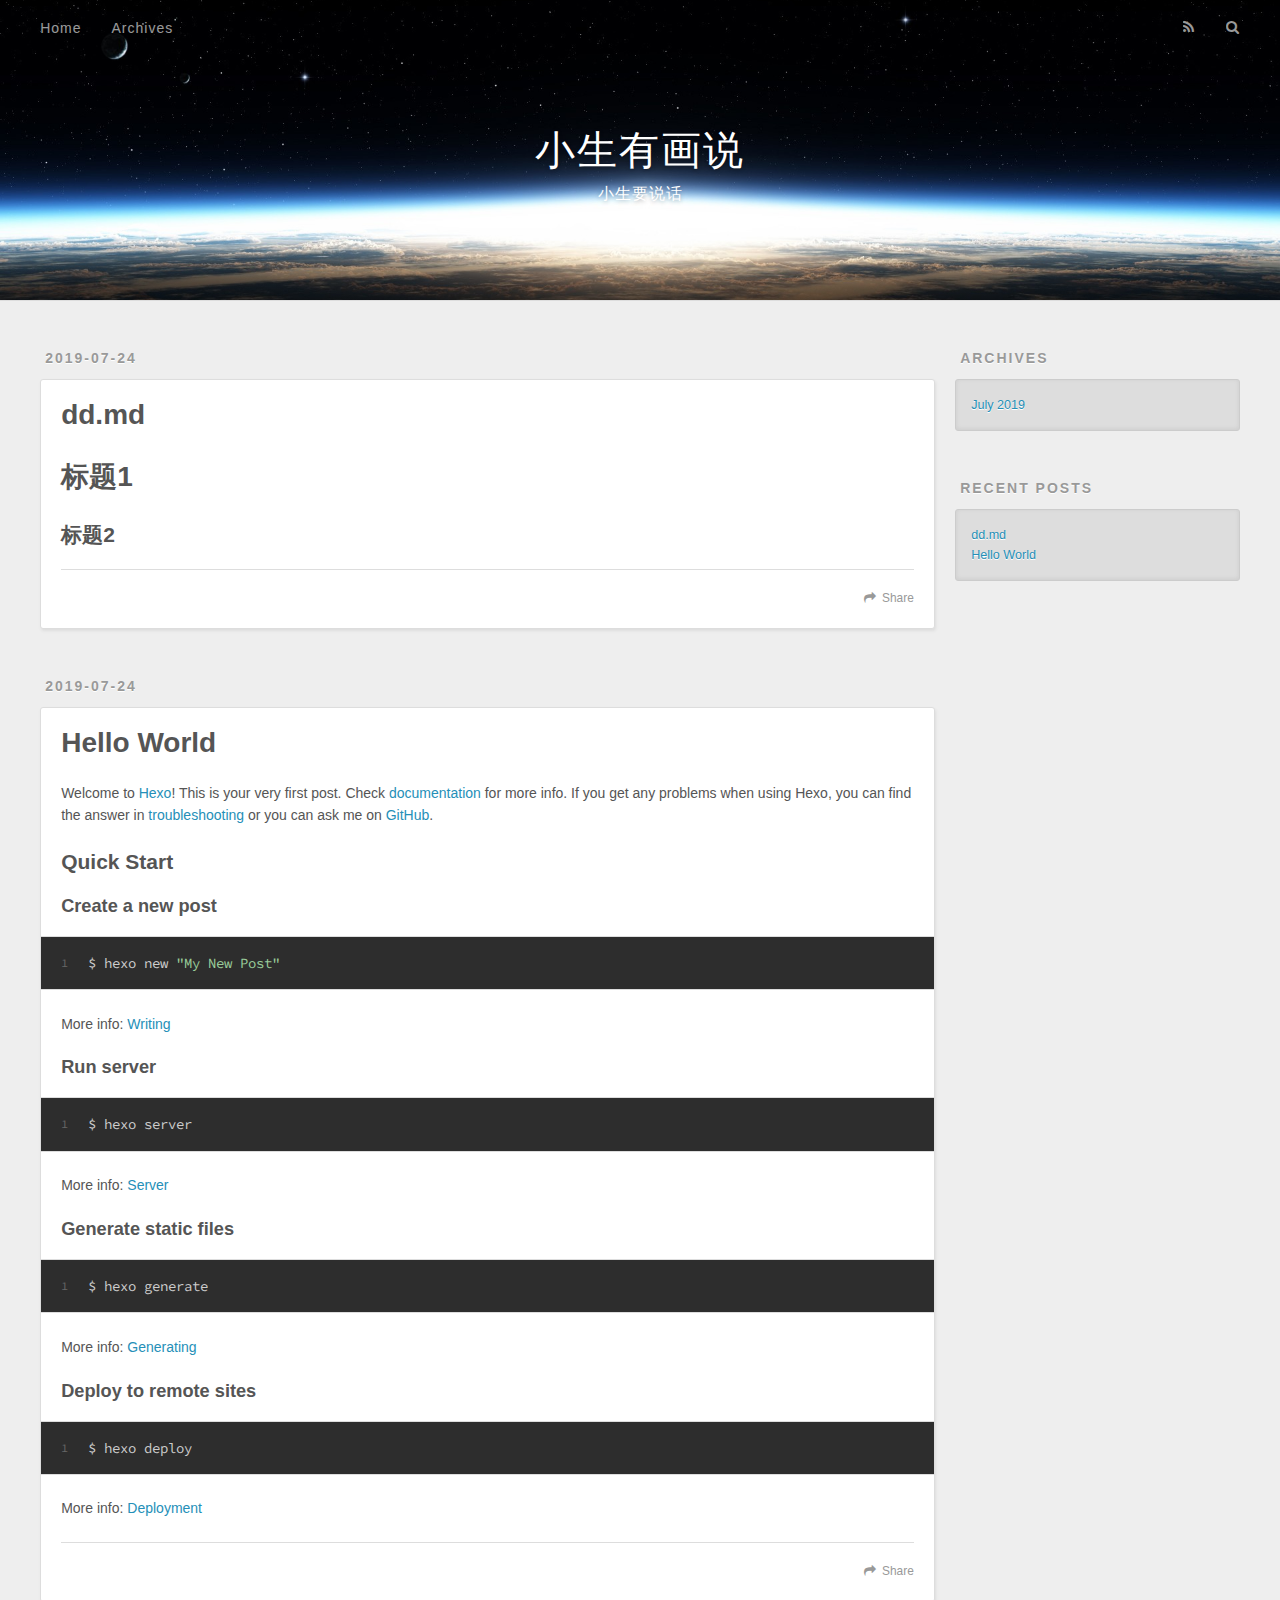
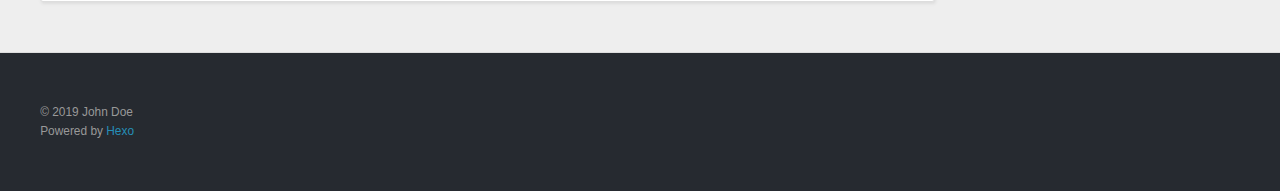
==== index.html @ 6128362f "Site updated: 2019-07-24 22:59:15" ====
<!DOCTYPE html>
<html>
<head><meta name="generator" content="Hexo 3.9.0">
  <meta charset="utf-8">
  

  
  <title>小生有画说</title>
  <meta name="viewport" content="width=device-width, initial-scale=1, maximum-scale=1">
  <meta name="keywords" content="笑声 dd">
<meta property="og:type" content="website">
<meta property="og:title" content="小生有画说">
<meta property="og:url" content="http://yoursite.com/index.html">
<meta property="og:site_name" content="小生有画说">
<meta property="og:locale" content="zh/CN">
<meta name="twitter:card" content="summary">
<meta name="twitter:title" content="小生有画说">
  
    <link rel="alternate" href="/atom.xml" title="小生有画说" type="application/atom+xml">
  
  
    <link rel="icon" href="/favicon.png">
  
  
    <link href="//fonts.googleapis.com/css?family=Source+Code+Pro" rel="stylesheet" type="text/css">
  
  <link rel="stylesheet" href="/css/style.css">
</head>
</html>
<body>
  <div id="container">
    <div id="wrap">
      <header id="header">
  <div id="banner"></div>
  <div id="header-outer" class="outer">
    <div id="header-title" class="inner">
      <h1 id="logo-wrap">
        <a href="/" id="logo">小生有画说</a>
      </h1>
      
        <h2 id="subtitle-wrap">
          <a href="/" id="subtitle">小生要说话</a>
        </h2>
      
    </div>
    <div id="header-inner" class="inner">
      <nav id="main-nav">
        <a id="main-nav-toggle" class="nav-icon"></a>
        
          <a class="main-nav-link" href="/">Home</a>
        
          <a class="main-nav-link" href="/archives">Archives</a>
        
      </nav>
      <nav id="sub-nav">
        
          <a id="nav-rss-link" class="nav-icon" href="/atom.xml" title="RSS Feed"></a>
        
        <a id="nav-search-btn" class="nav-icon" title="Search"></a>
      </nav>
      <div id="search-form-wrap">
        <form action="//google.com/search" method="get" accept-charset="UTF-8" class="search-form"><input type="search" name="q" class="search-form-input" placeholder="Search"><button type="submit" class="search-form-submit">&#xF002;</button><input type="hidden" name="sitesearch" value="http://yoursite.com"></form>
      </div>
    </div>
  </div>
</header>
      <div class="outer">
        <section id="main">
  
    <article id="post-dd-md" class="article article-type-post" itemscope itemprop="blogPost">
  <div class="article-meta">
    <a href="/2019/07/24/dd-md/" class="article-date">
  <time datetime="2019-07-24T14:43:10.000Z" itemprop="datePublished">2019-07-24</time>
</a>
    
  </div>
  <div class="article-inner">
    
    
      <header class="article-header">
        
  
    <h1 itemprop="name">
      <a class="article-title" href="/2019/07/24/dd-md/">dd.md</a>
    </h1>
  

      </header>
    
    <div class="article-entry" itemprop="articleBody">
      
        <h1 id="标题1"><a href="#标题1" class="headerlink" title="标题1"></a>标题1</h1><h2 id="标题2"><a href="#标题2" class="headerlink" title="标题2"></a>标题2</h2>
      
    </div>
    <footer class="article-footer">
      <a data-url="http://yoursite.com/2019/07/24/dd-md/" data-id="cjyhd5jq800001vzmztgaqhv4" class="article-share-link">Share</a>
      
      
    </footer>
  </div>
  
</article>


  
    <article id="post-hello-world" class="article article-type-post" itemscope itemprop="blogPost">
  <div class="article-meta">
    <a href="/2019/07/24/hello-world/" class="article-date">
  <time datetime="2019-07-24T11:15:47.778Z" itemprop="datePublished">2019-07-24</time>
</a>
    
  </div>
  <div class="article-inner">
    
    
      <header class="article-header">
        
  
    <h1 itemprop="name">
      <a class="article-title" href="/2019/07/24/hello-world/">Hello World</a>
    </h1>
  

      </header>
    
    <div class="article-entry" itemprop="articleBody">
      
        <p>Welcome to <a href="https://hexo.io/" target="_blank" rel="noopener">Hexo</a>! This is your very first post. Check <a href="https://hexo.io/docs/" target="_blank" rel="noopener">documentation</a> for more info. If you get any problems when using Hexo, you can find the answer in <a href="https://hexo.io/docs/troubleshooting.html" target="_blank" rel="noopener">troubleshooting</a> or you can ask me on <a href="https://github.com/hexojs/hexo/issues" target="_blank" rel="noopener">GitHub</a>.</p>
<h2 id="Quick-Start"><a href="#Quick-Start" class="headerlink" title="Quick Start"></a>Quick Start</h2><h3 id="Create-a-new-post"><a href="#Create-a-new-post" class="headerlink" title="Create a new post"></a>Create a new post</h3><figure class="highlight bash"><table><tr><td class="gutter"><pre><span class="line">1</span><br></pre></td><td class="code"><pre><span class="line">$ hexo new <span class="string">"My New Post"</span></span><br></pre></td></tr></table></figure>

<p>More info: <a href="https://hexo.io/docs/writing.html" target="_blank" rel="noopener">Writing</a></p>
<h3 id="Run-server"><a href="#Run-server" class="headerlink" title="Run server"></a>Run server</h3><figure class="highlight bash"><table><tr><td class="gutter"><pre><span class="line">1</span><br></pre></td><td class="code"><pre><span class="line">$ hexo server</span><br></pre></td></tr></table></figure>

<p>More info: <a href="https://hexo.io/docs/server.html" target="_blank" rel="noopener">Server</a></p>
<h3 id="Generate-static-files"><a href="#Generate-static-files" class="headerlink" title="Generate static files"></a>Generate static files</h3><figure class="highlight bash"><table><tr><td class="gutter"><pre><span class="line">1</span><br></pre></td><td class="code"><pre><span class="line">$ hexo generate</span><br></pre></td></tr></table></figure>

<p>More info: <a href="https://hexo.io/docs/generating.html" target="_blank" rel="noopener">Generating</a></p>
<h3 id="Deploy-to-remote-sites"><a href="#Deploy-to-remote-sites" class="headerlink" title="Deploy to remote sites"></a>Deploy to remote sites</h3><figure class="highlight bash"><table><tr><td class="gutter"><pre><span class="line">1</span><br></pre></td><td class="code"><pre><span class="line">$ hexo deploy</span><br></pre></td></tr></table></figure>

<p>More info: <a href="https://hexo.io/docs/deployment.html" target="_blank" rel="noopener">Deployment</a></p>

      
    </div>
    <footer class="article-footer">
      <a data-url="http://yoursite.com/2019/07/24/hello-world/" data-id="cjyhd5jqc00011vzmfpy3zpp6" class="article-share-link">Share</a>
      
      
    </footer>
  </div>
  
</article>


  


</section>
        
          <aside id="sidebar">
  
    

  
    

  
    
  
    
  <div class="widget-wrap">
    <h3 class="widget-title">Archives</h3>
    <div class="widget">
      <ul class="archive-list"><li class="archive-list-item"><a class="archive-list-link" href="/archives/2019/07/">July 2019</a></li></ul>
    </div>
  </div>


  
    
  <div class="widget-wrap">
    <h3 class="widget-title">Recent Posts</h3>
    <div class="widget">
      <ul>
        
          <li>
            <a href="/2019/07/24/dd-md/">dd.md</a>
          </li>
        
          <li>
            <a href="/2019/07/24/hello-world/">Hello World</a>
          </li>
        
      </ul>
    </div>
  </div>

  
</aside>
        
      </div>
      <footer id="footer">
  
  <div class="outer">
    <div id="footer-info" class="inner">
      &copy; 2019 John Doe<br>
      Powered by <a href="http://hexo.io/" target="_blank">Hexo</a>
    </div>
  </div>
</footer>
    </div>
    <nav id="mobile-nav">
  
    <a href="/" class="mobile-nav-link">Home</a>
  
    <a href="/archives" class="mobile-nav-link">Archives</a>
  
</nav>
    

<script src="//ajax.googleapis.com/ajax/libs/jquery/2.0.3/jquery.min.js"></script>


  <link rel="stylesheet" href="/fancybox/jquery.fancybox.css">
  <script src="/fancybox/jquery.fancybox.pack.js"></script>


<script src="/js/script.js"></script>



  </div>
</body>
</html>
---- css/style.css ----
body {
  width: 100%;
}
body:before,
body:after {
  content: "";
  display: table;
}
body:after {
  clear: both;
}
html,
body,
div,
span,
applet,
object,
iframe,
h1,
h2,
h3,
h4,
h5,
h6,
p,
blockquote,
pre,
a,
abbr,
acronym,
address,
big,
cite,
code,
del,
dfn,
em,
img,
ins,
kbd,
q,
s,
samp,
small,
strike,
strong,
sub,
sup,
tt,
var,
dl,
dt,
dd,
ol,
ul,
li,
fieldset,
form,
label,
legend,
table,
caption,
tbody,
tfoot,
thead,
tr,
th,
td {
  margin: 0;
  padding: 0;
  border: 0;
  outline: 0;
  font-weight: inherit;
  font-style: inherit;
  font-family: inherit;
  font-size: 100%;
  vertical-align: baseline;
}
body {
  line-height: 1;
  color: #000;
  background: #fff;
}
ol,
ul {
  list-style: none;
}
table {
  border-collapse: separate;
  border-spacing: 0;
  vertical-align: middle;
}
caption,
th,
td {
  text-align: left;
  font-weight: normal;
  vertical-align: middle;
}
a img {
  border: none;
}
input,
button {
  margin: 0;
  padding: 0;
}
input::-moz-focus-inner,
button::-moz-focus-inner {
  border: 0;
  padding: 0;
}
@font-face {
  font-family: FontAwesome;
  font-style: normal;
  font-weight: normal;
  src: url("fonts/fontawesome-webfont.eot?v=#4.0.3");
  src: url("fonts/fontawesome-webfont.eot?#iefix&v=#4.0.3") format("embedded-opentype"), url("fonts/fontawesome-webfont.woff?v=#4.0.3") format("woff"), url("fonts/fontawesome-webfont.ttf?v=#4.0.3") format("truetype"), url("fonts/fontawesome-webfont.svg#fontawesomeregular?v=#4.0.3") format("svg");
}
html,
body,
#container {
  height: 100%;
}
body {
  background: #eee;
  font: 14px -apple-system, BlinkMacSystemFont, "Segoe UI", "Roboto", "Oxygen", "Ubuntu", "Cantarell", "Fira Sans", "Droid Sans", "Helvetica Neue", sans-serif;
  -webkit-text-size-adjust: 100%;
}
.outer {
  max-width: 1220px;
  margin: 0 auto;
  padding: 0 20px;
}
.outer:before,
.outer:after {
  content: "";
  display: table;
}
.outer:after {
  clear: both;
}
.inner {
  display: inline;
  float: left;
  width: 98.33333333333333%;
  margin: 0 0.833333333333333%;
}
.left,
.alignleft {
  float: left;
}
.right,
.alignright {
  float: right;
}
.clear {
  clear: both;
}
#container {
  position: relative;
}
.mobile-nav-on {
  overflow: hidden;
}
#wrap {
  height: 100%;
  width: 100%;
  position: absolute;
  top: 0;
  left: 0;
  -webkit-transition: 0.2s ease-out;
  -moz-transition: 0.2s ease-out;
  -ms-transition: 0.2s ease-out;
  transition: 0.2s ease-out;
  z-index: 1;
  background: #eee;
}
.mobile-nav-on #wrap {
  left: 280px;
}
@media screen and (min-width: 768px) {
  #main {
    display: inline;
    float: left;
    width: 73.33333333333333%;
    margin: 0 0.833333333333333%;
  }
}
.article-date,
.article-category-link,
.archive-year,
.widget-title {
  text-decoration: none;
  text-transform: uppercase;
  letter-spacing: 2px;
  color: #999;
  margin-bottom: 1em;
  margin-left: 5px;
  line-height: 1em;
  text-shadow: 0 1px #fff;
  font-weight: bold;
}
.article-inner,
.archive-article-inner {
  background: #fff;
  -webkit-box-shadow: 1px 2px 3px #ddd;
  box-shadow: 1px 2px 3px #ddd;
  border: 1px solid #ddd;
  border-radius: 3px;
}
.article-entry h1,
.widget h1 {
  font-size: 2em;
}
.article-entry h2,
.widget h2 {
  font-size: 1.5em;
}
.article-entry h3,
.widget h3 {
  font-size: 1.3em;
}
.article-entry h4,
.widget h4 {
  font-size: 1.2em;
}
.article-entry h5,
.widget h5 {
  font-size: 1em;
}
.article-entry h6,
.widget h6 {
  font-size: 1em;
  color: #999;
}
.article-entry hr,
.widget hr {
  border: 1px dashed #ddd;
}
.article-entry strong,
.widget strong {
  font-weight: bold;
}
.article-entry em,
.widget em,
.article-entry cite,
.widget cite {
  font-style: italic;
}
.article-entry sup,
.widget sup,
.article-entry sub,
.widget sub {
  font-size: 0.75em;
  line-height: 0;
  position: relative;
  vertical-align: baseline;
}
.article-entry sup,
.widget sup {
  top: -0.5em;
}
.article-entry sub,
.widget sub {
  bottom: -0.2em;
}
.article-entry small,
.widget small {
  font-size: 0.85em;
}
.article-entry acronym,
.widget acronym,
.article-entry abbr,
.widget abbr {
  border-bottom: 1px dotted;
}
.article-entry ul,
.widget ul,
.article-entry ol,
.widget ol,
.article-entry dl,
.widget dl {
  margin: 0 20px;
  line-height: 1.6em;
}
.article-entry ul ul,
.widget ul ul,
.article-entry ol ul,
.widget ol ul,
.article-entry ul ol,
.widget ul ol,
.article-entry ol ol,
.widget ol ol {
  margin-top: 0;
  margin-bottom: 0;
}
.article-entry ul,
.widget ul {
  list-style: disc;
}
.article-entry ol,
.widget ol {
  list-style: decimal;
}
.article-entry dt,
.widget dt {
  font-weight: bold;
}
#header {
  height: 300px;
  position: relative;
  border-bottom: 1px solid #ddd;
}
#header:before,
#header:after {
  content: "";
  position: absolute;
  left: 0;
  right: 0;
  height: 40px;
}
#header:before {
  top: 0;
  background: -webkit-linear-gradient(rgba(0,0,0,0.2), transparent);
  background: -moz-linear-gradient(rgba(0,0,0,0.2), transparent);
  background: -ms-linear-gradient(rgba(0,0,0,0.2), transparent);
  background: linear-gradient(rgba(0,0,0,0.2), transparent);
}
#header:after {
  bottom: 0;
  background: -webkit-linear-gradient(transparent, rgba(0,0,0,0.2));
  background: -moz-linear-gradient(transparent, rgba(0,0,0,0.2));
  background: -ms-linear-gradient(transparent, rgba(0,0,0,0.2));
  background: linear-gradient(transparent, rgba(0,0,0,0.2));
}
#header-outer {
  height: 100%;
  position: relative;
}
#header-inner {
  position: relative;
  overflow: hidden;
}
#banner {
  position: absolute;
  top: 0;
  left: 0;
  width: 100%;
  height: 100%;
  background: url("images/banner.jpg") center #000;
  -webkit-background-size: cover;
  -moz-background-size: cover;
  background-size: cover;
  z-index: -1;
}
#header-title {
  text-align: center;
  height: 40px;
  position: absolute;
  top: 50%;
  left: 0;
  margin-top: -20px;
}
#logo,
#subtitle {
  text-decoration: none;
  color: #fff;
  font-weight: 300;
  text-shadow: 0 1px 4px rgba(0,0,0,0.3);
}
#logo {
  font-size: 40px;
  line-height: 40px;
  letter-spacing: 2px;
}
#subtitle {
  font-size: 16px;
  line-height: 16px;
  letter-spacing: 1px;
}
#subtitle-wrap {
  margin-top: 16px;
}
#main-nav {
  float: left;
  margin-left: -15px;
}
.nav-icon,
.main-nav-link {
  float: left;
  color: #fff;
  opacity: 0.6;
  text-decoration: none;
  text-shadow: 0 1px rgba(0,0,0,0.2);
  -webkit-transition: opacity 0.2s;
  -moz-transition: opacity 0.2s;
  -ms-transition: opacity 0.2s;
  transition: opacity 0.2s;
  display: block;
  padding: 20px 15px;
}
.nav-icon:hover,
.main-nav-link:hover {
  opacity: 1;
}
.nav-icon {
  font-family: FontAwesome;
  text-align: center;
  font-size: 14px;
  width: 14px;
  height: 14px;
  padding: 20px 15px;
  position: relative;
  cursor: pointer;
}
.main-nav-link {
  font-weight: 300;
  letter-spacing: 1px;
}
@media screen and (max-width: 479px) {
  .main-nav-link {
    display: none;
  }
}
#main-nav-toggle {
  display: none;
}
#main-nav-toggle:before {
  content: "\f0c9";
}
@media screen and (max-width: 479px) {
  #main-nav-toggle {
    display: block;
  }
}
#sub-nav {
  float: right;
  margin-right: -15px;
}
#nav-rss-link:before {
  content: "\f09e";
}
#nav-search-btn:before {
  content: "\f002";
}
#search-form-wrap {
  position: absolute;
  top: 15px;
  width: 150px;
  height: 30px;
  right: -150px;
  opacity: 0;
  -webkit-transition: 0.2s ease-out;
  -moz-transition: 0.2s ease-out;
  -ms-transition: 0.2s ease-out;
  transition: 0.2s ease-out;
}
#search-form-wrap.on {
  opacity: 1;
  right: 0;
}
@media screen and (max-width: 479px) {
  #search-form-wrap {
    width: 100%;
    right: -100%;
  }
}
.search-form {
  position: absolute;
  top: 0;
  left: 0;
  right: 0;
  background: #fff;
  padding: 5px 15px;
  border-radius: 15px;
  -webkit-box-shadow: 0 0 10px rgba(0,0,0,0.3);
  box-shadow: 0 0 10px rgba(0,0,0,0.3);
}
.search-form-input {
  border: none;
  background: none;
  color: #555;
  width: 100%;
  font: 13px -apple-system, BlinkMacSystemFont, "Segoe UI", "Roboto", "Oxygen", "Ubuntu", "Cantarell", "Fira Sans", "Droid Sans", "Helvetica Neue", sans-serif;
  outline: none;
}
.search-form-input::-webkit-search-results-decoration,
.search-form-input::-webkit-search-cancel-button {
  -webkit-appearance: none;
}
.search-form-submit {
  position: absolute;
  top: 50%;
  right: 10px;
  margin-top: -7px;
  font: 13px FontAwesome;
  border: none;
  background: none;
  color: #bbb;
  cursor: pointer;
}
.search-form-submit:hover,
.search-form-submit:focus {
  color: #777;
}
.article {
  margin: 50px 0;
}
.article-inner {
  overflow: hidden;
}
.article-meta:before,
.article-meta:after {
  content: "";
  display: table;
}
.article-meta:after {
  clear: both;
}
.article-date {
  float: left;
}
.article-category {
  float: left;
  line-height: 1em;
  color: #ccc;
  text-shadow: 0 1px #fff;
  margin-left: 8px;
}
.article-category:before {
  content: "\2022";
}
.article-category-link {
  margin: 0 12px 1em;
}
.article-header {
  padding: 20px 20px 0;
}
.article-title {
  text-decoration: none;
  font-size: 2em;
  font-weight: bold;
  color: #555;
  line-height: 1.1em;
  -webkit-transition: color 0.2s;
  -moz-transition: color 0.2s;
  -ms-transition: color 0.2s;
  transition: color 0.2s;
}
a.article-title:hover {
  color: #258fb8;
}
.article-entry {
  color: #555;
  padding: 0 20px;
}
.article-entry:before,
.article-entry:after {
  content: "";
  display: table;
}
.article-entry:after {
  clear: both;
}
.article-entry p,
.article-entry table {
  line-height: 1.6em;
  margin: 1.6em 0;
}
.article-entry h1,
.article-entry h2,
.article-entry h3,
.article-entry h4,
.article-entry h5,
.article-entry h6 {
  font-weight: bold;
}
.article-entry h1,
.article-entry h2,
.article-entry h3,
.article-entry h4,
.article-entry h5,
.article-entry h6 {
  line-height: 1.1em;
  margin: 1.1em 0;
}
.article-entry a {
  color: #258fb8;
  text-decoration: none;
}
.article-entry a:hover {
  text-decoration: underline;
}
.article-entry ul,
.article-entry ol,
.article-entry dl {
  margin-top: 1.6em;
  margin-bottom: 1.6em;
}
.article-entry img,
.article-entry video {
  max-width: 100%;
  height: auto;
  display: block;
  margin: auto;
}
.article-entry iframe {
  border: none;
}
.article-entry table {
  width: 100%;
  border-collapse: collapse;
  border-spacing: 0;
}
.article-entry th {
  font-weight: bold;
  border-bottom: 3px solid #ddd;
  padding-bottom: 0.5em;
}
.article-entry td {
  border-bottom: 1px solid #ddd;
  padding: 10px 0;
}
.article-entry blockquote {
  font-family: Georgia, "Times New Roman", serif;
  font-size: 1.4em;
  margin: 1.6em 20px;
  text-align: center;
}
.article-entry blockquote footer {
  font-size: 14px;
  margin: 1.6em 0;
  font-family: -apple-system, BlinkMacSystemFont, "Segoe UI", "Roboto", "Oxygen", "Ubuntu", "Cantarell", "Fira Sans", "Droid Sans", "Helvetica Neue", sans-serif;
}
.article-entry blockquote footer cite:before {
  content: "—";
  padding: 0 0.5em;
}
.article-entry .pullquote {
  text-align: left;
  width: 45%;
  margin: 0;
}
.article-entry .pullquote.left {
  margin-left: 0.5em;
  margin-right: 1em;
}
.article-entry .pullquote.right {
  margin-right: 0.5em;
  margin-left: 1em;
}
.article-entry .caption {
  color: #999;
  display: block;
  font-size: 0.9em;
  margin-top: 0.5em;
  position: relative;
  text-align: center;
}
.article-entry .video-container {
  position: relative;
  padding-top: 56.25%;
  height: 0;
  overflow: hidden;
}
.article-entry .video-container iframe,
.article-entry .video-container object,
.article-entry .video-container embed {
  position: absolute;
  top: 0;
  left: 0;
  width: 100%;
  height: 100%;
  margin-top: 0;
}
.article-more-link a {
  display: inline-block;
  line-height: 1em;
  padding: 6px 15px;
  border-radius: 15px;
  background: #eee;
  color: #999;
  text-shadow: 0 1px #fff;
  text-decoration: none;
}
.article-more-link a:hover {
  background: #258fb8;
  color: #fff;
  text-decoration: none;
  text-shadow: 0 1px #1e7293;
}
.article-footer {
  font-size: 0.85em;
  line-height: 1.6em;
  border-top: 1px solid #ddd;
  padding-top: 1.6em;
  margin: 0 20px 20px;
}
.article-footer:before,
.article-footer:after {
  content: "";
  display: table;
}
.article-footer:after {
  clear: both;
}
.article-footer a {
  color: #999;
  text-decoration: none;
}
.article-footer a:hover {
  color: #555;
}
.article-tag-list-item {
  float: left;
  margin-right: 10px;
}
.article-tag-list-link:before {
  content: "#";
}
.article-comment-link {
  float: right;
}
.article-comment-link:before {
  content: "\f075";
  font-family: FontAwesome;
  padding-right: 8px;
}
.article-share-link {
  cursor: pointer;
  float: right;
  margin-left: 20px;
}
.article-share-link:before {
  content: "\f064";
  font-family: FontAwesome;
  padding-right: 6px;
}
#article-nav {
  position: relative;
}
#article-nav:before,
#article-nav:after {
  content: "";
  display: table;
}
#article-nav:after {
  clear: both;
}
@media screen and (min-width: 768px) {
  #article-nav {
    margin: 50px 0;
  }
  #article-nav:before {
    width: 8px;
    height: 8px;
    position: absolute;
    top: 50%;
    left: 50%;
    margin-top: -4px;
    margin-left: -4px;
    content: "";
    border-radius: 50%;
    background: #ddd;
    -webkit-box-shadow: 0 1px 2px #fff;
    box-shadow: 0 1px 2px #fff;
  }
}
.article-nav-link-wrap {
  text-decoration: none;
  text-shadow: 0 1px #fff;
  color: #999;
  -webkit-box-sizing: border-box;
  -moz-box-sizing: border-box;
  box-sizing: border-box;
  margin-top: 50px;
  text-align: center;
  display: block;
}
.article-nav-link-wrap:hover {
  color: #555;
}
@media screen and (min-width: 768px) {
  .article-nav-link-wrap {
    width: 50%;
    margin-top: 0;
  }
}
@media screen and (min-width: 768px) {
  #article-nav-newer {
    float: left;
    text-align: right;
    padding-right: 20px;
  }
}
@media screen and (min-width: 768px) {
  #article-nav-older {
    float: right;
    text-align: left;
    padding-left: 20px;
  }
}
.article-nav-caption {
  text-transform: uppercase;
  letter-spacing: 2px;
  color: #ddd;
  line-height: 1em;
  font-weight: bold;
}
#article-nav-newer .article-nav-caption {
  margin-right: -2px;
}
.article-nav-title {
  font-size: 0.85em;
  line-height: 1.6em;
  margin-top: 0.5em;
}
.article-share-box {
  position: absolute;
  display: none;
  background: #fff;
  -webkit-box-shadow: 1px 2px 10px rgba(0,0,0,0.2);
  box-shadow: 1px 2px 10px rgba(0,0,0,0.2);
  border-radius: 3px;
  margin-left: -145px;
  overflow: hidden;
  z-index: 1;
}
.article-share-box.on {
  display: block;
}
.article-share-input {
  width: 100%;
  background: none;
  -webkit-box-sizing: border-box;
  -moz-box-sizing: border-box;
  box-sizing: border-box;
  font: 14px -apple-system, BlinkMacSystemFont, "Segoe UI", "Roboto", "Oxygen", "Ubuntu", "Cantarell", "Fira Sans", "Droid Sans", "Helvetica Neue", sans-serif;
  padding: 0 15px;
  color: #555;
  outline: none;
  border: 1px solid #ddd;
  border-radius: 3px 3px 0 0;
  height: 36px;
  line-height: 36px;
}
.article-share-links {
  background: #eee;
}
.article-share-links:before,
.article-share-links:after {
  content: "";
  display: table;
}
.article-share-links:after {
  clear: both;
}
.article-share-twitter,
.article-share-facebook,
.article-share-pinterest,
.article-share-google {
  width: 50px;
  height: 36px;
  display: block;
  float: left;
  position: relative;
  color: #999;
  text-shadow: 0 1px #fff;
}
.article-share-twitter:before,
.article-share-facebook:before,
.article-share-pinterest:before,
.article-share-google:before {
  font-size: 20px;
  font-family: FontAwesome;
  width: 20px;
  height: 20px;
  position: absolute;
  top: 50%;
  left: 50%;
  margin-top: -10px;
  margin-left: -10px;
  text-align: center;
}
.article-share-twitter:hover,
.article-share-facebook:hover,
.article-share-pinterest:hover,
.article-share-google:hover {
  color: #fff;
}
.article-share-twitter:before {
  content: "\f099";
}
.article-share-twitter:hover {
  background: #00aced;
  text-shadow: 0 1px #008abe;
}
.article-share-facebook:before {
  content: "\f09a";
}
.article-share-facebook:hover {
  background: #3b5998;
  text-shadow: 0 1px #2f477a;
}
.article-share-pinterest:before {
  content: "\f0d2";
}
.article-share-pinterest:hover {
  background: #cb2027;
  text-shadow: 0 1px #a21a1f;
}
.article-share-google:before {
  content: "\f0d5";
}
.article-share-google:hover {
  background: #dd4b39;
  text-shadow: 0 1px #be3221;
}
.article-gallery {
  background: #000;
  position: relative;
}
.article-gallery-photos {
  position: relative;
  overflow: hidden;
}
.article-gallery-img {
  display: none;
  max-width: 100%;
}
.article-gallery-img:first-child {
  display: block;
}
.article-gallery-img.loaded {
  position: absolute;
  display: block;
}
.article-gallery-img img {
  display: block;
  max-width: 100%;
  margin: 0 auto;
}
#comments {
  background: #fff;
  -webkit-box-shadow: 1px 2px 3px #ddd;
  box-shadow: 1px 2px 3px #ddd;
  padding: 20px;
  border: 1px solid #ddd;
  border-radius: 3px;
  margin: 50px 0;
}
#comments a {
  color: #258fb8;
}
.archives-wrap {
  margin: 50px 0;
}
.archives:before,
.archives:after {
  content: "";
  display: table;
}
.archives:after {
  clear: both;
}
.archive-year-wrap {
  margin-bottom: 1em;
}
.archives {
  -webkit-column-gap: 10px;
  -moz-column-gap: 10px;
  column-gap: 10px;
}
@media screen and (min-width: 480px) and (max-width: 767px) {
  .archives {
    -webkit-column-count: 2;
    -moz-column-count: 2;
    column-count: 2;
  }
}
@media screen and (min-width: 768px) {
  .archives {
    -webkit-column-count: 3;
    -moz-column-count: 3;
    column-count: 3;
  }
}
.archive-article {
  -webkit-column-break-inside: avoid;
  page-break-inside: avoid;
  overflow: hidden;
  break-inside: avoid-column;
}
.archive-article-inner {
  padding: 10px;
  margin-bottom: 15px;
}
.archive-article-title {
  text-decoration: none;
  font-weight: bold;
  color: #555;
  -webkit-transition: color 0.2s;
  -moz-transition: color 0.2s;
  -ms-transition: color 0.2s;
  transition: color 0.2s;
  line-height: 1.6em;
}
.archive-article-title:hover {
  color: #258fb8;
}
.archive-article-footer {
  margin-top: 1em;
}
.archive-article-date {
  color: #999;
  text-decoration: none;
  font-size: 0.85em;
  line-height: 1em;
  margin-bottom: 0.5em;
  display: block;
}
#page-nav {
  margin: 50px auto;
  background: #fff;
  -webkit-box-shadow: 1px 2px 3px #ddd;
  box-shadow: 1px 2px 3px #ddd;
  border: 1px solid #ddd;
  border-radius: 3px;
  text-align: center;
  color: #999;
  overflow: hidden;
}
#page-nav:before,
#page-nav:after {
  content: "";
  display: table;
}
#page-nav:after {
  clear: both;
}
#page-nav a,
#page-nav span {
  padding: 10px 20px;
  line-height: 1;
  height: 2ex;
}
#page-nav a {
  color: #999;
  text-decoration: none;
}
#page-nav a:hover {
  background: #999;
  color: #fff;
}
#page-nav .prev {
  float: left;
}
#page-nav .next {
  float: right;
}
#page-nav .page-number {
  display: inline-block;
}
@media screen and (max-width: 479px) {
  #page-nav .page-number {
    display: none;
  }
}
#page-nav .current {
  color: #555;
  font-weight: bold;
}
#page-nav .space {
  color: #ddd;
}
#footer {
  background: #262a30;
  padding: 50px 0;
  border-top: 1px solid #ddd;
  color: #999;
}
#footer a {
  color: #258fb8;
  text-decoration: none;
}
#footer a:hover {
  text-decoration: underline;
}
#footer-info {
  line-height: 1.6em;
  font-size: 0.85em;
}
.article-entry pre,
.article-entry .highlight {
  background: #2d2d2d;
  margin: 0 -20px;
  padding: 15px 20px;
  border-style: solid;
  border-color: #ddd;
  border-width: 1px 0;
  overflow: auto;
  color: #ccc;
  line-height: 22.400000000000002px;
}
.article-entry .highlight .gutter pre,
.article-entry .gist .gist-file .gist-data .line-numbers {
  color: #666;
  font-size: 0.85em;
}
.article-entry pre,
.article-entry code {
  font-family: "Source Code Pro", Consolas, Monaco, Menlo, Consolas, monospace;
}
.article-entry code {
  background: #eee;
  text-shadow: 0 1px #fff;
  padding: 0 0.3em;
}
.article-entry pre code {
  background: none;
  text-shadow: none;
  padding: 0;
}
.article-entry .highlight pre {
  border: none;
  margin: 0;
  padding: 0;
}
.article-entry .highlight table {
  margin: 0;
  width: auto;
}
.article-entry .highlight td {
  border: none;
  padding: 0;
}
.article-entry .highlight figcaption {
  font-size: 0.85em;
  color: #999;
  line-height: 1em;
  margin-bottom: 1em;
}
.article-entry .highlight figcaption:before,
.article-entry .highlight figcaption:after {
  content: "";
  display: table;
}
.article-entry .highlight figcaption:after {
  clear: both;
}
.article-entry .highlight figcaption a {
  float: right;
}
.article-entry .highlight .gutter pre {
  text-align: right;
  padding-right: 20px;
}
.article-entry .highlight .line {
  height: 22.400000000000002px;
}
.article-entry .highlight .line.marked {
  background: #515151;
}
.article-entry .gist {
  margin: 0 -20px;
  border-style: solid;
  border-color: #ddd;
  border-width: 1px 0;
  background: #2d2d2d;
  padding: 15px 20px 15px 0;
}
.article-entry .gist .gist-file {
  border: none;
  font-family: "Source Code Pro", Consolas, Monaco, Menlo, Consolas, monospace;
  margin: 0;
}
.article-entry .gist .gist-file .gist-data {
  background: none;
  border: none;
}
.article-entry .gist .gist-file .gist-data .line-numbers {
  background: none;
  border: none;
  padding: 0 20px 0 0;
}
.article-entry .gist .gist-file .gist-data .line-data {
  padding: 0 !important;
}
.article-entry .gist .gist-file .highlight {
  margin: 0;
  padding: 0;
  border: none;
}
.article-entry .gist .gist-file .gist-meta {
  background: #2d2d2d;
  color: #999;
  font: 0.85em -apple-system, BlinkMacSystemFont, "Segoe UI", "Roboto", "Oxygen", "Ubuntu", "Cantarell", "Fira Sans", "Droid Sans", "Helvetica Neue", sans-serif;
  text-shadow: 0 0;
  padding: 0;
  margin-top: 1em;
  margin-left: 20px;
}
.article-entry .gist .gist-file .gist-meta a {
  color: #258fb8;
  font-weight: normal;
}
.article-entry .gist .gist-file .gist-meta a:hover {
  text-decoration: underline;
}
pre .comment,
pre .title {
  color: #999;
}
pre .variable,
pre .attribute,
pre .tag,
pre .regexp,
pre .ruby .constant,
pre .xml .tag .title,
pre .xml .pi,
pre .xml .doctype,
pre .html .doctype,
pre .css .id,
pre .css .class,
pre .css .pseudo {
  color: #f2777a;
}
pre .number,
pre .preprocessor,
pre .built_in,
pre .literal,
pre .params,
pre .constant {
  color: #f99157;
}
pre .class,
pre .ruby .class .title,
pre .css .rules .attribute {
  color: #9c9;
}
pre .string,
pre .value,
pre .inheritance,
pre .header,
pre .ruby .symbol,
pre .xml .cdata {
  color: #9c9;
}
pre .css .hexcolor {
  color: #6cc;
}
pre .function,
pre .python .decorator,
pre .python .title,
pre .ruby .function .title,
pre .ruby .title .keyword,
pre .perl .sub,
pre .javascript .title,
pre .coffeescript .title {
  color: #69c;
}
pre .keyword,
pre .javascript .function {
  color: #c9c;
}
@media screen and (max-width: 479px) {
  #mobile-nav {
    position: absolute;
    top: 0;
    left: 0;
    width: 280px;
    height: 100%;
    background: #191919;
    border-right: 1px solid #fff;
  }
}
@media screen and (max-width: 479px) {
  .mobile-nav-link {
    display: block;
    color: #999;
    text-decoration: none;
    padding: 15px 20px;
    font-weight: bold;
  }
  .mobile-nav-link:hover {
    color: #fff;
  }
}
@media screen and (min-width: 768px) {
  #sidebar {
    display: inline;
    float: left;
    width: 23.333333333333332%;
    margin: 0 0.833333333333333%;
  }
}
.widget-wrap {
  margin: 50px 0;
}
.widget {
  color: #777;
  text-shadow: 0 1px #fff;
  background: #ddd;
  -webkit-box-shadow: 0 -1px 4px #ccc inset;
  box-shadow: 0 -1px 4px #ccc inset;
  border: 1px solid #ccc;
  padding: 15px;
  border-radius: 3px;
}
.widget a {
  color: #258fb8;
  text-decoration: none;
}
.widget a:hover {
  text-decoration: underline;
}
.widget ul ul,
.widget ol ul,
.widget dl ul,
.widget ul ol,
.widget ol ol,
.widget dl ol,
.widget ul dl,
.widget ol dl,
.widget dl dl {
  margin-left: 15px;
  list-style: disc;
}
.widget {
  line-height: 1.6em;
  word-wrap: break-word;
  font-size: 0.9em;
}
.widget ul,
.widget ol {
  list-style: none;
  margin: 0;
}
.widget ul ul,
.widget ol ul,
.widget ul ol,
.widget ol ol {
  margin: 0 20px;
}
.widget ul ul,
.widget ol ul {
  list-style: disc;
}
.widget ul ol,
.widget ol ol {
  list-style: decimal;
}
.category-list-count,
.tag-list-count,
.archive-list-count {
  padding-left: 5px;
  color: #999;
  font-size: 0.85em;
}
.category-list-count:before,
.tag-list-count:before,
.archive-list-count:before {
  content: "(";
}
.category-list-count:after,
.tag-list-count:after,
.archive-list-count:after {
  content: ")";
}
.tagcloud a {
  margin-right: 5px;
  display: inline-block;
}
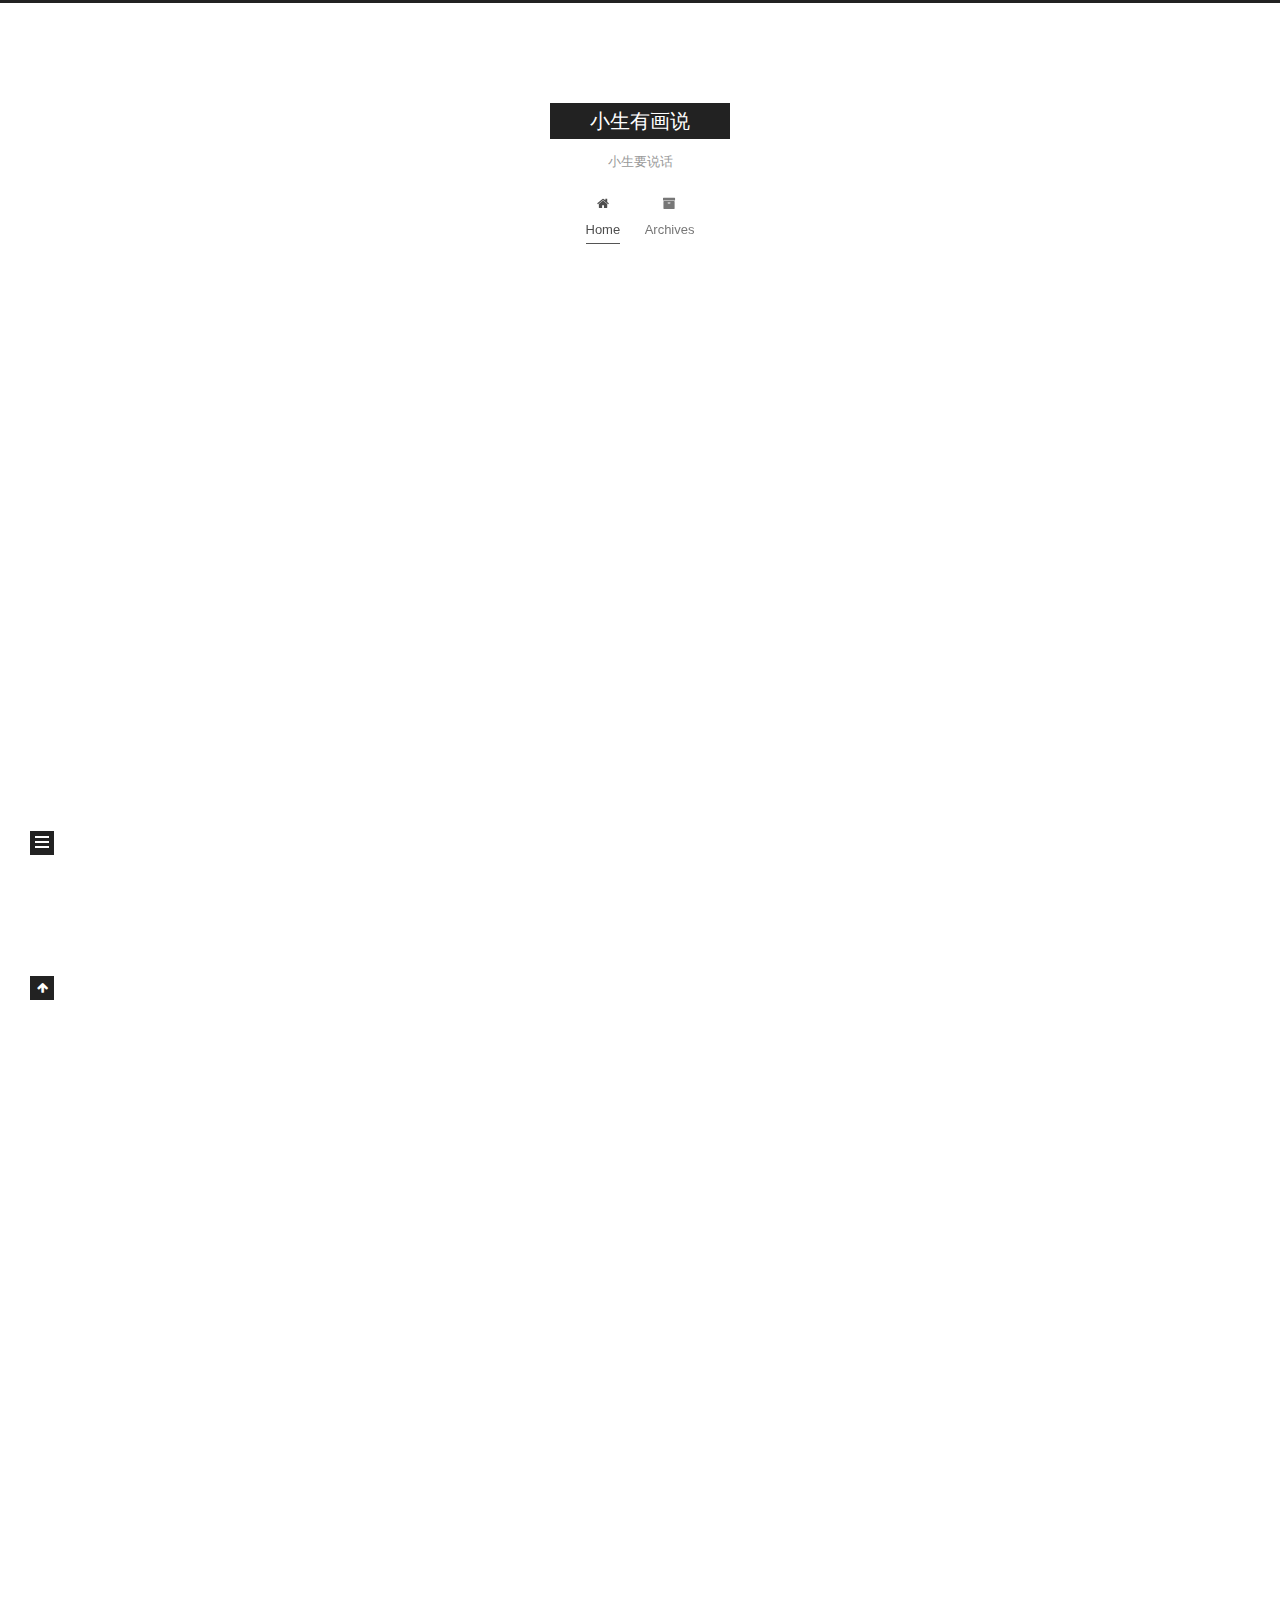
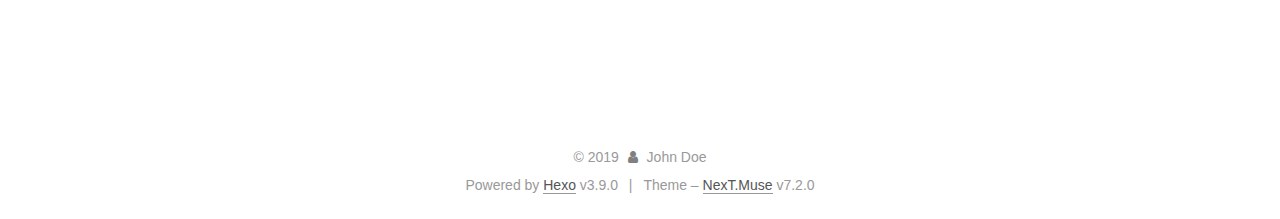
==== commit 0f7eadee: "Site updated: 2019-07-24 23:17:53" ====
--- a/index.html
+++ b/index.html
@@ -1,12 +1,99 @@
 <!DOCTYPE html>
-<html>
+
+
+
+
+
+
+
+
+
+
+
+
+  
+
+
+<html class="theme-next muse use-motion" lang="zh/CN">
 <head><meta name="generator" content="Hexo 3.9.0">
-  <meta charset="utf-8">
-  
-
-  
-  <title>小生有画说</title>
-  <meta name="viewport" content="width=device-width, initial-scale=1, maximum-scale=1">
+  <meta charset="UTF-8">
+<meta http-equiv="X-UA-Compatible" content="IE=edge">
+<meta name="viewport" content="width=device-width, initial-scale=1, maximum-scale=2">
+<meta name="theme-color" content="#222">
+
+
+
+
+
+
+
+
+
+
+
+
+  <link rel="apple-touch-icon" sizes="180x180" href="/images/apple-touch-icon-next.png?v=7.2.0">
+
+
+  <link rel="icon" type="image/png" sizes="32x32" href="/images/favicon-32x32-next.png?v=7.2.0">
+
+
+  <link rel="icon" type="image/png" sizes="16x16" href="/images/favicon-16x16-next.png?v=7.2.0">
+
+
+  <link rel="mask-icon" href="/images/logo.svg?v=7.2.0" color="#222">
+
+
+
+
+
+
+<link rel="stylesheet" href="/css/main.css?v=7.2.0">
+
+
+
+
+
+
+<link rel="stylesheet" href="/lib/font-awesome/css/font-awesome.min.css?v=4.7.0">
+
+
+
+
+
+
+
+
+<script id="hexo.configurations">
+  var NexT = window.NexT || {};
+  var CONFIG = {
+    root: '/',
+    scheme: 'Muse',
+    version: '7.2.0',
+    sidebar: {"position":"left","display":"post","offset":12,"onmobile":false},
+    back2top: {"enable":true,"sidebar":false,"scrollpercent":false},
+    copycode: {"enable":false,"show_result":false,"style":null},
+    fancybox: false,
+    mediumzoom: false,
+    lazyload: false,
+    pangu: false,
+    tabs: true,
+    motion: {"enable":true,"async":false,"transition":{"post_block":"fadeIn","post_header":"slideDownIn","post_body":"slideDownIn","coll_header":"slideLeftIn","sidebar":"slideUpIn"}},
+    algolia: {
+      applicationID: '',
+      apiKey: '',
+      indexName: '',
+      hits: {"per_page":10},
+      labels: {"input_placeholder":"Search for Posts","hits_empty":"We didn't find any results for the search: ${query}","hits_stats":"${hits} results found in ${time} ms"}
+    },
+    translation: {
+      copy_button: 'Copy',
+      copy_success: 'Copied',
+      copy_failure: 'Copy failed'
+    }
+  };
+</script>
+
   <meta name="keywords" content="笑声 dd">
 <meta property="og:type" content="website">
 <meta property="og:title" content="小生有画说">
@@ -15,219 +102,742 @@
 <meta property="og:locale" content="zh/CN">
 <meta name="twitter:card" content="summary">
 <meta name="twitter:title" content="小生有画说">
-  
-    <link rel="alternate" href="/atom.xml" title="小生有画说" type="application/atom+xml">
-  
-  
-    <link rel="icon" href="/favicon.png">
-  
-  
-    <link href="//fonts.googleapis.com/css?family=Source+Code+Pro" rel="stylesheet" type="text/css">
-  
-  <link rel="stylesheet" href="/css/style.css">
+
+
+
+
+
+  
+  
+  <link rel="canonical" href="http://yoursite.com/">
+
+
+
+<script id="page.configurations">
+  CONFIG.page = {
+    sidebar: "",
+  };
+</script>
+
+  
+  <title>小生有画说</title>
+  
+
+
+
+
+
+
+
+
+
+
+
+
+  <noscript>
+  <style>
+  .use-motion .motion-element,
+  .use-motion .brand,
+  .use-motion .menu-item,
+  .sidebar-inner,
+  .use-motion .post-block,
+  .use-motion .pagination,
+  .use-motion .comments,
+  .use-motion .post-header,
+  .use-motion .post-body,
+  .use-motion .collection-title { opacity: initial; }
+
+  .use-motion .logo,
+  .use-motion .site-title,
+  .use-motion .site-subtitle {
+    opacity: initial;
+    top: initial;
+  }
+
+  .use-motion .logo-line-before i { left: initial; }
+  .use-motion .logo-line-after i { right: initial; }
+  </style>
+</noscript>
+
 </head>
-</html>
-<body>
-  <div id="container">
-    <div id="wrap">
-      <header id="header">
-  <div id="banner"></div>
-  <div id="header-outer" class="outer">
-    <div id="header-title" class="inner">
-      <h1 id="logo-wrap">
-        <a href="/" id="logo">小生有画说</a>
-      </h1>
-      
-        <h2 id="subtitle-wrap">
-          <a href="/" id="subtitle">小生要说话</a>
-        </h2>
-      
+
+<body itemscope itemtype="http://schema.org/WebPage" lang="zh/CN">
+
+  
+  
+    
+  
+
+  <div class="container sidebar-position-left 
+  page-home">
+    <div class="headband"></div>
+
+    <header id="header" class="header" itemscope itemtype="http://schema.org/WPHeader">
+      <div class="header-inner"><div class="site-brand-wrapper">
+  <div class="site-meta">
+    
+
+    <div class="custom-logo-site-title">
+      <a href="/" class="brand" rel="start">
+        <span class="logo-line-before"><i></i></span>
+        <span class="site-title">小生有画说</span>
+        <span class="logo-line-after"><i></i></span>
+      </a>
     </div>
-    <div id="header-inner" class="inner">
-      <nav id="main-nav">
-        <a id="main-nav-toggle" class="nav-icon"></a>
-        
-          <a class="main-nav-link" href="/">Home</a>
-        
-          <a class="main-nav-link" href="/archives">Archives</a>
-        
-      </nav>
-      <nav id="sub-nav">
-        
-          <a id="nav-rss-link" class="nav-icon" href="/atom.xml" title="RSS Feed"></a>
-        
-        <a id="nav-search-btn" class="nav-icon" title="Search"></a>
-      </nav>
-      <div id="search-form-wrap">
-        <form action="//google.com/search" method="get" accept-charset="UTF-8" class="search-form"><input type="search" name="q" class="search-form-input" placeholder="Search"><button type="submit" class="search-form-submit">&#xF002;</button><input type="hidden" name="sitesearch" value="http://yoursite.com"></form>
-      </div>
+    
+      
+        <p class="site-subtitle">小生要说话</p>
+      
+    
+    
+  </div>
+
+  <div class="site-nav-toggle">
+    <button aria-label="Toggle navigation bar">
+      <span class="btn-bar"></span>
+      <span class="btn-bar"></span>
+      <span class="btn-bar"></span>
+    </button>
+  </div>
+</div>
+
+
+
+<nav class="site-nav">
+  
+    <ul id="menu" class="menu">
+      
+        
+        
+        
+          
+          <li class="menu-item menu-item-home menu-item-active">
+
+    
+    
+      
+    
+
+    
+
+    <a href="/" rel="section"><i class="menu-item-icon fa fa-fw fa-home"></i> <br>Home</a>
+
+  </li>
+        
+        
+        
+          
+          <li class="menu-item menu-item-archives">
+
+    
+    
+      
+    
+
+    
+
+    <a href="/archives/" rel="section"><i class="menu-item-icon fa fa-fw fa-archive"></i> <br>Archives</a>
+
+  </li>
+
+      
+      
+    </ul>
+  
+
+  
+    
+
+  
+
+  
+</nav>
+
+
+
+</div>
+    </header>
+
+    
+
+
+    <main id="main" class="main">
+      <div class="main-inner">
+        <div class="content-wrap">
+          
+          <div id="content" class="content">
+            
+  <section id="posts" class="posts-expand">
+    
+      
+
+  
+
+  
+  
+  
+
+  
+
+  <article class="post post-type-normal" itemscope itemtype="http://schema.org/Article">
+  
+  
+  
+  <div class="post-block">
+    <link itemprop="mainEntityOfPage" href="http://yoursite.com/2019/07/24/dd-md/">
+
+    <span hidden itemprop="author" itemscope itemtype="http://schema.org/Person">
+      <meta itemprop="name" content="John Doe">
+      <meta itemprop="description" content>
+      <meta itemprop="image" content="/images/avatar.gif">
+    </span>
+
+    <span hidden itemprop="publisher" itemscope itemtype="http://schema.org/Organization">
+      <meta itemprop="name" content="小生有画说">
+    </span>
+
+    
+      <header class="post-header">
+
+        
+        
+          <h1 class="post-title" itemprop="name headline">
+                
+                
+                <a href="/2019/07/24/dd-md/" class="post-title-link" itemprop="url">dd.md</a>
+              
+            
+          </h1>
+        
+
+        <div class="post-meta">
+
+          
+          
+          
+
+          
+            <span class="post-meta-item">
+              <span class="post-meta-item-icon">
+                <i class="fa fa-calendar-o"></i>
+              </span>
+              
+                <span class="post-meta-item-text">Posted on</span>
+              
+
+              
+                
+              
+
+              <time title="Created: 2019-07-24 22:43:10 / Modified: 22:48:21" itemprop="dateCreated datePublished" datetime="2019-07-24T22:43:10+08:00">2019-07-24</time>
+            </span>
+          
+
+          
+            
+
+            
+          
+
+          
+
+          
+            
+            
+          
+
+          
+          
+
+          
+
+          
+
+          <br>
+          
+
+          
+
+          
+
+        </div>
+      </header>
+    
+
+    
+    
+    
+    <div class="post-body" itemprop="articleBody">
+
+      
+      
+
+      
+        
+          
+            <h1 id="标题1"><a href="#标题1" class="headerlink" title="标题1"></a>标题1</h1><h2 id="标题2"><a href="#标题2" class="headerlink" title="标题2"></a>标题2</h2>
+          
+        
+      
+    </div>
+
+    
+
+    
+
+    
+    
+    
+
+    
+
+    
+      
+    
+    
+
+    
+
+    <footer class="post-footer">
+      
+
+      
+
+      
+
+      
+      
+        <div class="post-eof"></div>
+      
+    </footer>
+  </div>
+  
+  
+  
+  </article>
+
+
+    
+      
+
+  
+
+  
+  
+  
+
+  
+
+  <article class="post post-type-normal" itemscope itemtype="http://schema.org/Article">
+  
+  
+  
+  <div class="post-block">
+    <link itemprop="mainEntityOfPage" href="http://yoursite.com/2019/07/24/hello-world/">
+
+    <span hidden itemprop="author" itemscope itemtype="http://schema.org/Person">
+      <meta itemprop="name" content="John Doe">
+      <meta itemprop="description" content>
+      <meta itemprop="image" content="/images/avatar.gif">
+    </span>
+
+    <span hidden itemprop="publisher" itemscope itemtype="http://schema.org/Organization">
+      <meta itemprop="name" content="小生有画说">
+    </span>
+
+    
+      <header class="post-header">
+
+        
+        
+          <h1 class="post-title" itemprop="name headline">
+                
+                
+                <a href="/2019/07/24/hello-world/" class="post-title-link" itemprop="url">Hello World</a>
+              
+            
+          </h1>
+        
+
+        <div class="post-meta">
+
+          
+          
+          
+
+          
+            <span class="post-meta-item">
+              <span class="post-meta-item-icon">
+                <i class="fa fa-calendar-o"></i>
+              </span>
+              
+                <span class="post-meta-item-text">Posted on</span>
+              
+
+              
+                
+              
+
+              <time title="Created: 2019-07-24 19:15:47" itemprop="dateCreated datePublished" datetime="2019-07-24T19:15:47+08:00">2019-07-24</time>
+            </span>
+          
+
+          
+
+          
+
+          
+            
+            
+          
+
+          
+          
+
+          
+
+          
+
+          <br>
+          
+
+          
+
+          
+
+        </div>
+      </header>
+    
+
+    
+    
+    
+    <div class="post-body" itemprop="articleBody">
+
+      
+      
+
+      
+        
+          
+            <p>Welcome to <a href="https://hexo.io/" target="_blank" rel="noopener">Hexo</a>! This is your very first post. Check <a href="https://hexo.io/docs/" target="_blank" rel="noopener">documentation</a> for more info. If you get any problems when using Hexo, you can find the answer in <a href="https://hexo.io/docs/troubleshooting.html" target="_blank" rel="noopener">troubleshooting</a> or you can ask me on <a href="https://github.com/hexojs/hexo/issues" target="_blank" rel="noopener">GitHub</a>.</p>
+<h2 id="Quick-Start"><a href="#Quick-Start" class="headerlink" title="Quick Start"></a>Quick Start</h2><h3 id="Create-a-new-post"><a href="#Create-a-new-post" class="headerlink" title="Create a new post"></a>Create a new post</h3><figure class="highlight bash"><table><tr><td class="gutter"><pre><span class="line">1</span><br></pre></td><td class="code"><pre><span class="line">$ hexo new <span class="string">"My New Post"</span></span><br></pre></td></tr></table></figure>
+
+<p>More info: <a href="https://hexo.io/docs/writing.html" target="_blank" rel="noopener">Writing</a></p>
+<h3 id="Run-server"><a href="#Run-server" class="headerlink" title="Run server"></a>Run server</h3><figure class="highlight bash"><table><tr><td class="gutter"><pre><span class="line">1</span><br></pre></td><td class="code"><pre><span class="line">$ hexo server</span><br></pre></td></tr></table></figure>
+
+<p>More info: <a href="https://hexo.io/docs/server.html" target="_blank" rel="noopener">Server</a></p>
+<h3 id="Generate-static-files"><a href="#Generate-static-files" class="headerlink" title="Generate static files"></a>Generate static files</h3><figure class="highlight bash"><table><tr><td class="gutter"><pre><span class="line">1</span><br></pre></td><td class="code"><pre><span class="line">$ hexo generate</span><br></pre></td></tr></table></figure>
+
+<p>More info: <a href="https://hexo.io/docs/generating.html" target="_blank" rel="noopener">Generating</a></p>
+<h3 id="Deploy-to-remote-sites"><a href="#Deploy-to-remote-sites" class="headerlink" title="Deploy to remote sites"></a>Deploy to remote sites</h3><figure class="highlight bash"><table><tr><td class="gutter"><pre><span class="line">1</span><br></pre></td><td class="code"><pre><span class="line">$ hexo deploy</span><br></pre></td></tr></table></figure>
+
+<p>More info: <a href="https://hexo.io/docs/deployment.html" target="_blank" rel="noopener">Deployment</a></p>
+
+          
+        
+      
+    </div>
+
+    
+
+    
+
+    
+    
+    
+
+    
+
+    
+      
+    
+    
+
+    
+
+    <footer class="post-footer">
+      
+
+      
+
+      
+
+      
+      
+        <div class="post-eof"></div>
+      
+    </footer>
+  </div>
+  
+  
+  
+  </article>
+
+
+    
+  </section>
+
+  
+
+
+          </div>
+          
+
+        </div>
+        
+          
+  
+  <div class="sidebar-toggle">
+    <div class="sidebar-toggle-line-wrap">
+      <span class="sidebar-toggle-line sidebar-toggle-line-first"></span>
+      <span class="sidebar-toggle-line sidebar-toggle-line-middle"></span>
+      <span class="sidebar-toggle-line sidebar-toggle-line-last"></span>
     </div>
   </div>
-</header>
-      <div class="outer">
-        <section id="main">
-  
-    <article id="post-dd-md" class="article article-type-post" itemscope itemprop="blogPost">
-  <div class="article-meta">
-    <a href="/2019/07/24/dd-md/" class="article-date">
-  <time datetime="2019-07-24T14:43:10.000Z" itemprop="datePublished">2019-07-24</time>
-</a>
-    
+
+  <aside id="sidebar" class="sidebar">
+    <div class="sidebar-inner">
+
+      
+
+      
+
+      <div class="site-overview-wrap sidebar-panel sidebar-panel-active">
+        <div class="site-overview">
+
+          <div class="site-author motion-element" itemprop="author" itemscope itemtype="http://schema.org/Person">
+  
+  <p class="site-author-name" itemprop="name">John Doe</p>
+  <div class="site-description motion-element" itemprop="description"></div>
+</div>
+
+
+  <nav class="site-state motion-element">
+    
+      <div class="site-state-item site-state-posts">
+        
+          <a href="/archives/">
+        
+          <span class="site-state-item-count">2</span>
+          <span class="site-state-item-name">posts</span>
+        </a>
+      </div>
+    
+
+    
+
+    
+  </nav>
+
+
+
+
+
+
+
+
+
+
+
+
+
+          
+          
+        </div>
+      </div>
+
+      
+
+      
+
+    </div>
+  </aside>
+  <div id="sidebar-dimmer"></div>
+
+
+        
+      </div>
+    </main>
+
+    <footer id="footer" class="footer">
+      <div class="footer-inner">
+        <div class="copyright">&copy; <span itemprop="copyrightYear">2019</span>
+  <span class="with-love" id="animate">
+    <i class="fa fa-user"></i>
+  </span>
+  <span class="author" itemprop="copyrightHolder">John Doe</span>
+
+  
+
+  
+</div>
+
+
+  <div class="powered-by">Powered by <a href="https://hexo.io" class="theme-link" rel="noopener" target="_blank">Hexo</a> v3.9.0</div>
+
+
+
+  <span class="post-meta-divider">|</span>
+
+
+
+  <div class="theme-info">Theme – <a href="https://theme-next.org" class="theme-link" rel="noopener" target="_blank">NexT.Muse</a> v7.2.0</div>
+
+
+
+
+        
+
+
+
+
+
+
+
+
+        
+      </div>
+    </footer>
+
+    
+      <div class="back-to-top">
+        <i class="fa fa-arrow-up"></i>
+        
+      </div>
+    
+
+    
+
+    
+
+    
+
   </div>
-  <div class="article-inner">
-    
-    
-      <header class="article-header">
-        
-  
-    <h1 itemprop="name">
-      <a class="article-title" href="/2019/07/24/dd-md/">dd.md</a>
-    </h1>
-  
-
-      </header>
-    
-    <div class="article-entry" itemprop="articleBody">
-      
-        <h1 id="标题1"><a href="#标题1" class="headerlink" title="标题1"></a>标题1</h1><h2 id="标题2"><a href="#标题2" class="headerlink" title="标题2"></a>标题2</h2>
-      
-    </div>
-    <footer class="article-footer">
-      <a data-url="http://yoursite.com/2019/07/24/dd-md/" data-id="cjyhd5jq800001vzmztgaqhv4" class="article-share-link">Share</a>
-      
-      
-    </footer>
-  </div>
-  
-</article>
-
-
-  
-    <article id="post-hello-world" class="article article-type-post" itemscope itemprop="blogPost">
-  <div class="article-meta">
-    <a href="/2019/07/24/hello-world/" class="article-date">
-  <time datetime="2019-07-24T11:15:47.778Z" itemprop="datePublished">2019-07-24</time>
-</a>
-    
-  </div>
-  <div class="article-inner">
-    
-    
-      <header class="article-header">
-        
-  
-    <h1 itemprop="name">
-      <a class="article-title" href="/2019/07/24/hello-world/">Hello World</a>
-    </h1>
-  
-
-      </header>
-    
-    <div class="article-entry" itemprop="articleBody">
-      
-        <p>Welcome to <a href="https://hexo.io/" target="_blank" rel="noopener">Hexo</a>! This is your very first post. Check <a href="https://hexo.io/docs/" target="_blank" rel="noopener">documentation</a> for more info. If you get any problems when using Hexo, you can find the answer in <a href="https://hexo.io/docs/troubleshooting.html" target="_blank" rel="noopener">troubleshooting</a> or you can ask me on <a href="https://github.com/hexojs/hexo/issues" target="_blank" rel="noopener">GitHub</a>.</p>
-<h2 id="Quick-Start"><a href="#Quick-Start" class="headerlink" title="Quick Start"></a>Quick Start</h2><h3 id="Create-a-new-post"><a href="#Create-a-new-post" class="headerlink" title="Create a new post"></a>Create a new post</h3><figure class="highlight bash"><table><tr><td class="gutter"><pre><span class="line">1</span><br></pre></td><td class="code"><pre><span class="line">$ hexo new <span class="string">"My New Post"</span></span><br></pre></td></tr></table></figure>
-
-<p>More info: <a href="https://hexo.io/docs/writing.html" target="_blank" rel="noopener">Writing</a></p>
-<h3 id="Run-server"><a href="#Run-server" class="headerlink" title="Run server"></a>Run server</h3><figure class="highlight bash"><table><tr><td class="gutter"><pre><span class="line">1</span><br></pre></td><td class="code"><pre><span class="line">$ hexo server</span><br></pre></td></tr></table></figure>
-
-<p>More info: <a href="https://hexo.io/docs/server.html" target="_blank" rel="noopener">Server</a></p>
-<h3 id="Generate-static-files"><a href="#Generate-static-files" class="headerlink" title="Generate static files"></a>Generate static files</h3><figure class="highlight bash"><table><tr><td class="gutter"><pre><span class="line">1</span><br></pre></td><td class="code"><pre><span class="line">$ hexo generate</span><br></pre></td></tr></table></figure>
-
-<p>More info: <a href="https://hexo.io/docs/generating.html" target="_blank" rel="noopener">Generating</a></p>
-<h3 id="Deploy-to-remote-sites"><a href="#Deploy-to-remote-sites" class="headerlink" title="Deploy to remote sites"></a>Deploy to remote sites</h3><figure class="highlight bash"><table><tr><td class="gutter"><pre><span class="line">1</span><br></pre></td><td class="code"><pre><span class="line">$ hexo deploy</span><br></pre></td></tr></table></figure>
-
-<p>More info: <a href="https://hexo.io/docs/deployment.html" target="_blank" rel="noopener">Deployment</a></p>
-
-      
-    </div>
-    <footer class="article-footer">
-      <a data-url="http://yoursite.com/2019/07/24/hello-world/" data-id="cjyhd5jqc00011vzmfpy3zpp6" class="article-share-link">Share</a>
-      
-      
-    </footer>
-  </div>
-  
-</article>
-
-
-  
-
-
-</section>
-        
-          <aside id="sidebar">
-  
-    
-
-  
-    
-
-  
-    
-  
-    
-  <div class="widget-wrap">
-    <h3 class="widget-title">Archives</h3>
-    <div class="widget">
-      <ul class="archive-list"><li class="archive-list-item"><a class="archive-list-link" href="/archives/2019/07/">July 2019</a></li></ul>
-    </div>
-  </div>
-
-
-  
-    
-  <div class="widget-wrap">
-    <h3 class="widget-title">Recent Posts</h3>
-    <div class="widget">
-      <ul>
-        
-          <li>
-            <a href="/2019/07/24/dd-md/">dd.md</a>
-          </li>
-        
-          <li>
-            <a href="/2019/07/24/hello-world/">Hello World</a>
-          </li>
-        
-      </ul>
-    </div>
-  </div>
-
-  
-</aside>
-        
-      </div>
-      <footer id="footer">
-  
-  <div class="outer">
-    <div id="footer-info" class="inner">
-      &copy; 2019 John Doe<br>
-      Powered by <a href="http://hexo.io/" target="_blank">Hexo</a>
-    </div>
-  </div>
-</footer>
-    </div>
-    <nav id="mobile-nav">
-  
-    <a href="/" class="mobile-nav-link">Home</a>
-  
-    <a href="/archives" class="mobile-nav-link">Archives</a>
-  
-</nav>
-    
-
-<script src="//ajax.googleapis.com/ajax/libs/jquery/2.0.3/jquery.min.js"></script>
-
-
-  <link rel="stylesheet" href="/fancybox/jquery.fancybox.css">
-  <script src="/fancybox/jquery.fancybox.pack.js"></script>
-
-
-<script src="/js/script.js"></script>
-
-
-
-  </div>
+
+  
+
+<script>
+  if (Object.prototype.toString.call(window.Promise) !== '[object Function]') {
+    window.Promise = null;
+  }
+</script>
+
+
+
+
+
+
+
+
+
+
+
+
+
+
+
+
+  
+  
+
+
+
+
+
+
+
+
+
+  
+  <script src="/lib/jquery/index.js?v=3.4.1"></script>
+
+  
+  <script src="/lib/velocity/velocity.min.js?v=1.2.1"></script>
+
+  
+  <script src="/lib/velocity/velocity.ui.min.js?v=1.2.1"></script>
+
+
+
+
+  <script src="/js/utils.js?v=7.2.0"></script>
+
+  <script src="/js/motion.js?v=7.2.0"></script>
+
+
+
+  
+  
+
+
+  <script src="/js/schemes/muse.js?v=7.2.0"></script>
+
+
+
+  
+
+  <script src="/js/next-boot.js?v=7.2.0"></script>
+
+  
+
+  
+
+  
+
+
+  
+
+
+
+
+
+
+
+
+
+
+
+
+
+
+
+
+
+
+
+
+
+
+
+
+
+
+
+
+
+
+<script>
+// GET RESPONSIVE HEIGHT PASSED FROM IFRAME
+
+window.addEventListener("message", function(e) {
+  var data = e.data;
+  if ((typeof data === 'string') && (data.indexOf('ciu_embed') > -1)) {
+    var featureID = data.split(':')[1];
+    var height = data.split(':')[2];
+    $(`iframe[data-feature=${featureID}]`).height(parseInt(height) + 30);
+  }
+}, false);
+</script>
+
+
+
+
+
+
+
+
+  
+
 </body>
-</html>+</html>
--- a/css/main.css
+++ b/css/main.css
@@ -0,0 +1,2378 @@
+/* normalize.css v8.0.1 | MIT License | github.com/necolas/normalize.css */
+html {
+  line-height: 1.15; /* 1 */
+  -webkit-text-size-adjust: 100%; /* 2 */
+}
+body {
+  margin: 0;
+}
+main {
+  display: block;
+}
+h1 {
+  font-size: 2em;
+  margin: 0.67em 0;
+}
+hr {
+  box-sizing: content-box; /* 1 */
+  height: 0; /* 1 */
+  overflow: visible; /* 2 */
+}
+pre {
+  font-family: monospace, monospace; /* 1 */
+  font-size: 1em; /* 2 */
+}
+a {
+  background-color: transparent;
+}
+abbr[title] {
+  border-bottom: none; /* 1 */
+  text-decoration: underline; /* 2 */
+  text-decoration: underline dotted; /* 2 */
+}
+b,
+strong {
+  font-weight: bolder;
+}
+code,
+kbd,
+samp {
+  font-family: monospace, monospace; /* 1 */
+  font-size: 1em; /* 2 */
+}
+small {
+  font-size: 80%;
+}
+sub,
+sup {
+  font-size: 75%;
+  line-height: 0;
+  position: relative;
+  vertical-align: baseline;
+}
+sub {
+  bottom: -0.25em;
+}
+sup {
+  top: -0.5em;
+}
+img {
+  border-style: none;
+}
+button,
+input,
+optgroup,
+select,
+textarea {
+  font-family: inherit; /* 1 */
+  font-size: 100%; /* 1 */
+  line-height: 1.15; /* 1 */
+  margin: 0; /* 2 */
+}
+button,
+input {
+/* 1 */
+  overflow: visible;
+}
+button,
+select {
+/* 1 */
+  text-transform: none;
+}
+button,
+[type="button"],
+[type="reset"],
+[type="submit"] {
+  -webkit-appearance: button;
+}
+button::-moz-focus-inner,
+[type="button"]::-moz-focus-inner,
+[type="reset"]::-moz-focus-inner,
+[type="submit"]::-moz-focus-inner {
+  border-style: none;
+  padding: 0;
+}
+button:-moz-focusring,
+[type="button"]:-moz-focusring,
+[type="reset"]:-moz-focusring,
+[type="submit"]:-moz-focusring {
+  outline: 1px dotted ButtonText;
+}
+fieldset {
+  padding: 0.35em 0.75em 0.625em;
+}
+legend {
+  box-sizing: border-box; /* 1 */
+  color: inherit; /* 2 */
+  display: table; /* 1 */
+  max-width: 100%; /* 1 */
+  padding: 0; /* 3 */
+  white-space: normal; /* 1 */
+}
+progress {
+  vertical-align: baseline;
+}
+textarea {
+  overflow: auto;
+}
+[type="checkbox"],
+[type="radio"] {
+  box-sizing: border-box; /* 1 */
+  padding: 0; /* 2 */
+}
+[type="number"]::-webkit-inner-spin-button,
+[type="number"]::-webkit-outer-spin-button {
+  height: auto;
+}
+[type="search"] {
+  -webkit-appearance: textfield; /* 1 */
+  outline-offset: -2px; /* 2 */
+}
+[type="search"]::-webkit-search-decoration {
+  -webkit-appearance: none;
+}
+::-webkit-file-upload-button {
+  -webkit-appearance: button; /* 1 */
+  font: inherit; /* 2 */
+}
+details {
+  display: block;
+}
+summary {
+  display: list-item;
+}
+template {
+  display: none;
+}
+[hidden] {
+  display: none;
+}
+::selection {
+  background: #262a30;
+  color: #fff;
+}
+body {
+  position: relative;
+  font-family: 'Lato', "PingFang SC", "Microsoft YaHei", sans-serif;
+  font-size: 14px;
+  line-height: 2;
+  color: #555;
+  background: #fff;
+}
+@media (max-width: 991px) {
+  body {
+    padding-right: 0 !important;
+  }
+}
+@media (min-width: 1200px) {
+  body {
+    font-size: 16px;
+  }
+}
+h1,
+h2,
+h3,
+h4,
+h5,
+h6 {
+  margin: 20px 0 15px;
+  padding: 0;
+  font-weight: bold;
+  line-height: 1.5;
+  font-family: 'Lato', "PingFang SC", "Microsoft YaHei", sans-serif;
+}
+h1 {
+  font-size: 22px;
+}
+h1 code {
+  font-size: 1em;
+}
+@media (max-width: 767px) {
+  h1 {
+    font-size: 18px;
+  }
+  h1 code {
+    font-size: 1em;
+  }
+}
+h2 {
+  font-size: 20px;
+}
+h2 code {
+  font-size: 1em;
+}
+@media (max-width: 767px) {
+  h2 {
+    font-size: 16px;
+  }
+  h2 code {
+    font-size: 1em;
+  }
+}
+h3 {
+  font-size: 18px;
+}
+h3 code {
+  font-size: 1em;
+}
+@media (max-width: 767px) {
+  h3 {
+    font-size: 14px;
+  }
+  h3 code {
+    font-size: 1em;
+  }
+}
+h4 {
+  font-size: 16px;
+}
+h4 code {
+  font-size: 1em;
+}
+@media (max-width: 767px) {
+  h4 {
+    font-size: 12px;
+  }
+  h4 code {
+    font-size: 1em;
+  }
+}
+h5 {
+  font-size: 14px;
+}
+h5 code {
+  font-size: 1em;
+}
+@media (max-width: 767px) {
+  h5 {
+    font-size: 10px;
+  }
+  h5 code {
+    font-size: 1em;
+  }
+}
+h6 {
+  font-size: 12px;
+}
+h6 code {
+  font-size: 1em;
+}
+@media (max-width: 767px) {
+  h6 {
+    font-size: 8px;
+  }
+  h6 code {
+    font-size: 1em;
+  }
+}
+p {
+  margin: 0 0 20px 0;
+}
+a,
+span.exturl {
+  overflow-wrap: break-word;
+  word-wrap: break-word;
+  background-color: transparent;
+  color: #555;
+  text-decoration: none;
+  outline: none;
+  border-bottom: 1px solid #999;
+  cursor: pointer;
+}
+a:hover,
+span.exturl:hover {
+  color: #222;
+  border-bottom-color: #222;
+}
+video {
+  max-width: 100%;
+  display: block;
+  margin-left: auto;
+  margin-right: auto;
+}
+img {
+  display: block;
+  margin: auto;
+  max-width: 100%;
+  height: auto;
+}
+hr {
+  margin: 40px 0;
+  height: 3px;
+  border: none;
+  background-color: #ddd;
+  background-image: repeating-linear-gradient(-45deg, #fff, #fff 4px, transparent 4px, transparent 8px);
+}
+blockquote {
+  margin: 0;
+  padding: 0 15px;
+  color: #666;
+  border-left: 4px solid #ddd;
+}
+blockquote cite::before {
+  content: "-";
+  padding: 0 5px;
+}
+dt {
+  font-weight: 700;
+}
+dd {
+  margin: 0;
+  padding: 0;
+}
+kbd {
+  border: 1px solid #ccc;
+  border-radius: 0.2em;
+  box-shadow: 0.1em 0.1em 0.2em rgba(0,0,0,0.1);
+  background-color: #f9f9f9;
+  font-family: inherit;
+  background-image: linear-gradient(top, #eee, #fff, #eee);
+  padding: 0.1em 0.3em;
+  white-space: nowrap;
+}
+.text-left {
+  text-align: left;
+}
+.text-center {
+  text-align: center;
+}
+.text-right {
+  text-align: right;
+}
+.text-justify {
+  text-align: justify;
+}
+.text-nowrap {
+  white-space: nowrap;
+}
+.text-lowercase {
+  text-transform: lowercase;
+}
+.text-uppercase {
+  text-transform: uppercase;
+}
+.text-capitalize {
+  text-transform: capitalize;
+}
+.center-block {
+  display: block;
+  margin-left: auto;
+  margin-right: auto;
+}
+.clearfix::before,
+.clearfix::after {
+  content: " ";
+  display: table;
+}
+.clearfix::after {
+  clear: both;
+}
+.pullquote {
+  width: 45%;
+}
+.pullquote.left {
+  float: left;
+  margin-left: 5px;
+  margin-right: 10px;
+}
+.pullquote.right {
+  float: right;
+  margin-left: 10px;
+  margin-right: 5px;
+}
+.affix {
+  position: fixed;
+}
+.translation {
+  margin-top: -20px;
+  font-size: 14px;
+  color: #999;
+}
+.scrollbar-measure {
+  width: 100px;
+  height: 100px;
+  overflow: scroll;
+  position: absolute;
+  top: -9999px;
+}
+.use-motion .motion-element {
+  opacity: 0;
+}
+.table-container {
+  margin: 20px 0;
+  overflow: auto;
+  -webkit-overflow-scrolling: touch;
+}
+.highlight .table-container {
+  margin: 0px;
+}
+table {
+  width: 100%;
+  border-collapse: collapse;
+  border-spacing: 0;
+  font-size: 14px;
+}
+table > tbody > tr:nth-of-type(odd) {
+  background-color: #f9f9f9;
+}
+table > tbody > tr:hover {
+  background-color: #f5f5f5;
+}
+caption,
+th,
+td {
+  padding: 8px;
+  text-align: left;
+  vertical-align: middle;
+  font-weight: normal;
+}
+th,
+td {
+  border: 1px solid #ddd;
+  border-bottom: 3px solid #ddd;
+}
+th {
+  padding-bottom: 10px;
+  font-weight: 700;
+}
+td {
+  border-bottom-width: 1px;
+}
+html,
+body {
+  height: 100%;
+}
+.container {
+  position: relative;
+}
+.header-inner {
+  margin: 0 auto;
+  padding: 100px 0 70px;
+  width: 700px;
+}
+@media (min-width: 1200px) {
+  .container .header-inner {
+    width: 800px;
+  }
+}
+@media (min-width: 1600px) {
+  .container .header-inner {
+    width: 900px;
+  }
+}
+.main-inner {
+  margin: 0 auto;
+  width: 700px;
+}
+@media (min-width: 1200px) {
+  .container .main-inner {
+    width: 800px;
+  }
+}
+@media (min-width: 1600px) {
+  .container .main-inner {
+    width: 900px;
+  }
+}
+.footer {
+  padding: 20px 0;
+}
+.footer-inner {
+  box-sizing: border-box;
+  margin: 0px auto;
+  width: 700px;
+}
+@media (min-width: 1200px) {
+  .container .footer-inner {
+    width: 800px;
+  }
+}
+@media (min-width: 1600px) {
+  .container .footer-inner {
+    width: 900px;
+  }
+}
+pre,
+.highlight {
+  margin: 20px 0;
+  font-size: 14px;
+  color: #4d4d4c;
+  background: #f7f7f7;
+  line-height: 1.6;
+}
+pre,
+code {
+  font-family: consolas, Menlo, "PingFang SC", "Microsoft YaHei", monospace;
+}
+code {
+  overflow-wrap: break-word;
+  word-wrap: break-word;
+  padding: 2px 4px;
+  color: #555;
+  background: #eee;
+  border-radius: 3px;
+  font-size: 14px;
+}
+pre {
+  overflow: auto;
+  padding: 10px;
+}
+pre code {
+  padding: 0;
+  color: #4d4d4c;
+  background: none;
+  text-shadow: none;
+}
+.highlight *::selection {
+  background: #d6d6d6;
+}
+.highlight pre {
+  border: none;
+  margin: 0;
+  padding: 10px 0;
+}
+.highlight table {
+  margin: 0;
+  width: auto;
+  border: none;
+}
+.highlight td {
+  border: none;
+  padding: 0;
+}
+.highlight figcaption {
+  font-size: 1em;
+  color: #4d4d4c;
+  line-height: 1em;
+  margin: 0em;
+  padding: 0.5em;
+  background: #eee;
+  border-bottom: 1px solid #e9e9e9;
+}
+.highlight figcaption::before,
+.highlight figcaption::after {
+  content: " ";
+  display: table;
+}
+.highlight figcaption::after {
+  clear: both;
+}
+.highlight figcaption a {
+  float: right;
+  color: #4d4d4c;
+}
+.highlight figcaption a:hover {
+  border-bottom-color: #4d4d4c;
+}
+.highlight .gutter pre {
+  padding-left: 10px;
+  padding-right: 10px;
+  color: #869194;
+  text-align: right;
+  background-color: #eff2f3;
+}
+.highlight .code pre {
+  width: 100%;
+  padding-left: 10px;
+  background-color: #f7f7f7;
+}
+.highlight .line {
+  height: 20px;
+}
+.gutter {
+  -webkit-user-select: none;
+  -moz-user-select: none;
+  -ms-user-select: none;
+  user-select: none;
+}
+.gist table {
+  width: auto;
+}
+.gist table td {
+  border: none;
+}
+pre .deletion {
+  background: #fdd;
+}
+pre .addition {
+  background: #dfd;
+}
+pre .meta {
+  color: #eab700;
+  -webkit-user-select: none;
+  -moz-user-select: none;
+  -ms-user-select: none;
+  user-select: none;
+}
+pre .comment {
+  color: #8e908c;
+}
+pre .variable,
+pre .attribute,
+pre .tag,
+pre .name,
+pre .regexp,
+pre .ruby .constant,
+pre .xml .tag .title,
+pre .xml .pi,
+pre .xml .doctype,
+pre .html .doctype,
+pre .css .id,
+pre .css .class,
+pre .css .pseudo {
+  color: #c82829;
+}
+pre .number,
+pre .preprocessor,
+pre .built_in,
+pre .builtin-name,
+pre .literal,
+pre .params,
+pre .constant,
+pre .command {
+  color: #f5871f;
+}
+pre .ruby .class .title,
+pre .css .rules .attribute,
+pre .string,
+pre .symbol,
+pre .value,
+pre .inheritance,
+pre .header,
+pre .ruby .symbol,
+pre .xml .cdata,
+pre .special,
+pre .formula {
+  color: #718c00;
+}
+pre .title,
+pre .css .hexcolor {
+  color: #3e999f;
+}
+pre .function,
+pre .python .decorator,
+pre .python .title,
+pre .ruby .function .title,
+pre .ruby .title .keyword,
+pre .perl .sub,
+pre .javascript .title,
+pre .coffeescript .title {
+  color: #4271ae;
+}
+pre .keyword,
+pre .javascript .function {
+  color: #8959a8;
+}
+.posts-expand .post-body img.full-image {
+  border: none;
+}
+.blockquote-center,
+.page-home .post-type-quote blockquote,
+.page-post-detail .post-type-quote blockquote {
+  position: relative;
+  margin: 40px 0;
+  padding: 0;
+  border-left: none;
+  text-align: center;
+}
+.blockquote-center::before,
+.page-home .post-type-quote blockquote::before,
+.page-post-detail .post-type-quote blockquote::before,
+.blockquote-center::after,
+.page-home .post-type-quote blockquote::after,
+.page-post-detail .post-type-quote blockquote::after {
+  position: absolute;
+  content: ' ';
+  display: block;
+  width: 100%;
+  height: 24px;
+  opacity: 0.2;
+  background-repeat: no-repeat;
+  background-position: 0 -6px;
+  background-size: 22px 22px;
+}
+.blockquote-center::before,
+.page-home .post-type-quote blockquote::before,
+.page-post-detail .post-type-quote blockquote::before {
+  top: -20px;
+  background-image: url("../images/quote-l.svg");
+  border-top: 1px solid #ccc;
+}
+.blockquote-center::after,
+.page-home .post-type-quote blockquote::after,
+.page-post-detail .post-type-quote blockquote::after {
+  bottom: -20px;
+  background-image: url("../images/quote-r.svg");
+  border-bottom: 1px solid #ccc;
+  background-position: 100% 8px;
+}
+.blockquote-center p,
+.page-home .post-type-quote blockquote p,
+.page-post-detail .post-type-quote blockquote p,
+.blockquote-center div,
+.page-home .post-type-quote blockquote div,
+.page-post-detail .post-type-quote blockquote div {
+  text-align: center;
+}
+.post .post-body .group-picture img {
+  box-sizing: border-box;
+  padding: 0 3px;
+  border: none;
+  margin: 0 auto;
+}
+.post-body .group-picture-row {
+  overflow: hidden;
+  margin-bottom: 6px;
+}
+.post-body .group-picture-column {
+  float: left;
+  margin-bottom: 10px;
+}
+.page-archive .group-picture-container {
+  overflow: hidden;
+}
+.page-archive .group-picture-row {
+  float: left;
+}
+.page-archive .group-picture-row:first-child {
+  margin-top: 6px;
+}
+.page-archive .group-picture-column {
+  max-width: 150px;
+  max-height: 150px;
+}
+.post-body .label {
+  display: inline;
+  padding: 0 2px;
+}
+.post-body .label.default {
+  background-color: #f0f0f0;
+}
+.post-body .label.primary {
+  background-color: #efe6f7;
+}
+.post-body .label.info {
+  background-color: #e5f2f8;
+}
+.post-body .label.success {
+  background-color: #e7f4e9;
+}
+.post-body .label.warning {
+  background-color: #fcf6e1;
+}
+.post-body .label.danger {
+  background-color: #fae8eb;
+}
+.post-body .note {
+  position: relative;
+  padding: 15px;
+  margin-bottom: 20px;
+  border: 1px solid #eee;
+  border-left-width: 5px;
+  border-radius: 3px;
+}
+.post-body .note h2,
+.post-body .note h3,
+.post-body .note h4,
+.post-body .note h5,
+.post-body .note h6 {
+  margin-top: 0;
+  margin-bottom: 0;
+  border-bottom: initial;
+  padding-top: 0 !important;
+}
+.post-body .note p:first-child,
+.post-body .note ul:first-child,
+.post-body .note ol:first-child,
+.post-body .note table:first-child,
+.post-body .note pre:first-child,
+.post-body .note blockquote:first-child {
+  margin-top: 0;
+}
+.post-body .note p:last-child,
+.post-body .note ul:last-child,
+.post-body .note ol:last-child,
+.post-body .note table:last-child,
+.post-body .note pre:last-child,
+.post-body .note blockquote:last-child {
+  margin-bottom: 0;
+}
+.post-body .note.default {
+  border-left-color: #777;
+}
+.post-body .note.default h2,
+.post-body .note.default h3,
+.post-body .note.default h4,
+.post-body .note.default h5,
+.post-body .note.default h6 {
+  color: #777;
+}
+.post-body .note.primary {
+  border-left-color: #6f42c1;
+}
+.post-body .note.primary h2,
+.post-body .note.primary h3,
+.post-body .note.primary h4,
+.post-body .note.primary h5,
+.post-body .note.primary h6 {
+  color: #6f42c1;
+}
+.post-body .note.info {
+  border-left-color: #428bca;
+}
+.post-body .note.info h2,
+.post-body .note.info h3,
+.post-body .note.info h4,
+.post-body .note.info h5,
+.post-body .note.info h6 {
+  color: #428bca;
+}
+.post-body .note.success {
+  border-left-color: #5cb85c;
+}
+.post-body .note.success h2,
+.post-body .note.success h3,
+.post-body .note.success h4,
+.post-body .note.success h5,
+.post-body .note.success h6 {
+  color: #5cb85c;
+}
+.post-body .note.warning {
+  border-left-color: #f0ad4e;
+}
+.post-body .note.warning h2,
+.post-body .note.warning h3,
+.post-body .note.warning h4,
+.post-body .note.warning h5,
+.post-body .note.warning h6 {
+  color: #f0ad4e;
+}
+.post-body .note.danger {
+  border-left-color: #d9534f;
+}
+.post-body .note.danger h2,
+.post-body .note.danger h3,
+.post-body .note.danger h4,
+.post-body .note.danger h5,
+.post-body .note.danger h6 {
+  color: #d9534f;
+}
+.post-body .tabs {
+  position: relative;
+  display: block;
+  margin-bottom: 20px;
+  padding-top: 10px;
+}
+.post-body .tabs ul.nav-tabs {
+  margin: 0;
+  padding: 0;
+  display: flex;
+  flex-wrap: wrap;
+  margin-bottom: -1px;
+}
+@media (max-width: 413px) {
+  .post-body .tabs ul.nav-tabs {
+    display: block;
+    margin-bottom: 5px;
+  }
+}
+.post-body .tabs ul.nav-tabs li.tab {
+  flex-grow: 1;
+  list-style-type: none;
+  background-color: #fff;
+  border-top: 3px solid transparent;
+  border-right: 1px solid transparent;
+  border-bottom: 1px solid #ddd;
+  border-left: 1px solid transparent;
+}
+@media (max-width: 413px) {
+  .post-body .tabs ul.nav-tabs li.tab {
+    border-top: 1px solid transparent;
+    border-right: 1px solid transparent;
+    border-bottom: 1px solid transparent;
+    border-left: 3px solid transparent;
+  }
+}
+.post-body .tabs ul.nav-tabs li.tab a {
+  text-align: center;
+  outline: 0;
+  border-bottom: initial;
+  display: block;
+  line-height: 1.8em;
+  padding: 0.25em 0.75em;
+  transition-duration: 0.2s;
+  transition-timing-function: ease-out;
+  transition-delay: 0s;
+}
+.post-body .tabs ul.nav-tabs li.tab a i {
+  width: 1.285714285714286em;
+}
+.post-body .tabs ul.nav-tabs li.tab.active {
+  border-top: 3px solid #fc6423;
+  border-right: 1px solid #ddd;
+  border-bottom: 1px solid transparent;
+  border-left: 1px solid #ddd;
+}
+@media (max-width: 413px) {
+  .post-body .tabs ul.nav-tabs li.tab.active {
+    border-top: 1px solid #ddd;
+    border-right: 1px solid #ddd;
+    border-bottom: 1px solid #ddd;
+    border-left: 3px solid #fc6423;
+  }
+}
+.post-body .tabs ul.nav-tabs li.tab.active a {
+  cursor: default;
+  color: #555;
+}
+.post-body .tabs .tab-content .tab-pane {
+  border: 1px solid #ddd;
+  padding: 20px 20px 0 20px;
+}
+.post-body .tabs .tab-content .tab-pane:not(.active) {
+  display: none;
+}
+.post-body .tabs .tab-content .tab-pane.active {
+  display: block;
+}
+.btn {
+  display: inline-block;
+  padding: 0 20px;
+  font-size: 14px;
+  color: #fff;
+  background: #222;
+  border: 2px solid #222;
+  text-decoration: none;
+  border-radius: 0;
+  transition-property: background-color;
+  transition-duration: 0.2s;
+  transition-timing-function: ease-in-out;
+  transition-delay: 0s;
+  line-height: 2;
+}
+.btn:hover {
+  border-color: #222;
+  color: #222;
+  background: #fff;
+}
+.btn +.btn {
+  margin: 0 0 8px 8px;
+}
+.btn .fa-fw {
+  width: 1.285714285714286em;
+  text-align: left;
+}
+.btn-bar {
+  display: block;
+  width: 22px;
+  height: 2px;
+  background: #555;
+  border-radius: 1px;
+}
+.btn-bar+.btn-bar {
+  margin-top: 4px;
+}
+.pagination {
+  margin: 120px 0 40px;
+  text-align: center;
+  border-top: 1px solid #eee;
+}
+.page-number-basic,
+.pagination .prev,
+.pagination .next,
+.pagination .page-number,
+.pagination .space {
+  display: inline-block;
+  position: relative;
+  top: -1px;
+  margin: 0 10px;
+  padding: 0 11px;
+}
+@media (max-width: 767px) {
+  .page-number-basic,
+  .pagination .prev,
+  .pagination .next,
+  .pagination .page-number,
+  .pagination .space {
+    margin: 0 5px;
+  }
+}
+.pagination .prev,
+.pagination .next,
+.pagination .page-number {
+  border-bottom: 0;
+  border-top: 1px solid #eee;
+  transition-property: border-color;
+  transition-duration: 0.2s;
+  transition-timing-function: ease-in-out;
+  transition-delay: 0s;
+}
+.pagination .prev:hover,
+.pagination .next:hover,
+.pagination .page-number:hover {
+  border-top-color: #222;
+}
+.pagination .space {
+  padding: 0;
+  margin: 0;
+}
+.pagination .prev {
+  margin-left: 0;
+}
+.pagination .next {
+  margin-right: 0;
+}
+.pagination .page-number.current {
+  color: #fff;
+  background: #ccc;
+  border-top-color: #ccc;
+}
+@media (max-width: 767px) {
+  .pagination {
+    border-top: none;
+  }
+  .pagination .prev,
+  .pagination .next,
+  .pagination .page-number {
+    margin-bottom: 10px;
+    border-top: 0;
+    border-bottom: 1px solid #eee;
+    padding: 0 10px;
+  }
+  .pagination .prev:hover,
+  .pagination .next:hover,
+  .pagination .page-number:hover {
+    border-bottom-color: #222;
+  }
+}
+.comments {
+  margin: 60px 20px 0;
+}
+.back-to-top {
+  box-sizing: border-box;
+  position: fixed;
+  bottom: -100px;
+  right: 30px;
+  z-index: 1050;
+  padding: 0 6px;
+  width: 24px;
+  background: #222;
+  font-size: 12px;
+  opacity: 1;
+  color: #fff;
+  cursor: pointer;
+  text-align: center;
+  transition-property: bottom;
+  transition-duration: 0.2s;
+  transition-timing-function: ease-in-out;
+  transition-delay: 0s;
+}
+.back-to-top.back-to-top-on {
+  bottom: 19px;
+}
+@media (max-width: 991px) {
+  .back-to-top {
+    opacity: 0.8;
+    right: 20px;
+  }
+}
+.header {
+  background: transparent;
+}
+.header-inner {
+  position: relative;
+}
+.headband {
+  height: 3px;
+  background: #222;
+}
+.site-meta {
+  margin: 0;
+  text-align: center;
+}
+@media (max-width: 767px) {
+  .site-meta {
+    text-align: center;
+  }
+}
+.brand {
+  position: relative;
+  display: inline-block;
+  padding: 0 40px;
+  color: #fff;
+  background: #222;
+  border-bottom: none;
+}
+.brand:hover {
+  color: #fff;
+}
+.logo {
+  display: inline-block;
+  margin-right: 5px;
+  line-height: 36px;
+  vertical-align: top;
+}
+.site-title {
+  display: inline-block;
+  vertical-align: top;
+  line-height: 36px;
+  font-size: 20px;
+  font-weight: normal;
+  font-family: 'Lato', "PingFang SC", "Microsoft YaHei", sans-serif;
+}
+.site-subtitle {
+  margin-top: 10px;
+  font-size: 13px;
+  color: #999;
+}
+.use-motion .brand {
+  opacity: 0;
+}
+.use-motion .logo,
+.use-motion .site-title,
+.use-motion .site-subtitle,
+.use-motion .custom-logo-image {
+  opacity: 0;
+  position: relative;
+  top: -10px;
+}
+.site-nav-toggle {
+  display: none;
+  position: absolute;
+  top: 10px;
+  left: 10px;
+}
+@media (max-width: 767px) {
+  .site-nav-toggle {
+    display: block;
+  }
+}
+.site-nav-toggle button {
+  margin-top: 2px;
+  padding: 9px 10px;
+  background: transparent;
+  border: none;
+}
+@media (max-width: 767px) {
+  .site-nav {
+    display: none;
+    margin: 0 -10px;
+    padding: 0 10px;
+    clear: both;
+    border-top: 1px solid #ddd;
+  }
+}
+@media (min-width: 768px) and (max-width: 991px) {
+  .site-nav {
+    display: block !important;
+  }
+}
+@media (min-width: 992px) {
+  .site-nav {
+    display: block !important;
+  }
+}
+.menu {
+  margin-top: 20px;
+  padding-left: 0;
+  text-align: center;
+}
+.menu .menu-item {
+  display: inline-block;
+  margin: 0 10px;
+  list-style: none;
+}
+@media (max-width: 767px) {
+  .menu .menu-item {
+    margin-top: 10px;
+  }
+}
+.menu .menu-item a,
+.menu .menu-item span.exturl {
+  display: block;
+  font-size: 13px;
+  line-height: inherit;
+  border-bottom: 1px solid transparent;
+  transition-property: border-color;
+  transition-duration: 0.2s;
+  transition-timing-function: ease-in-out;
+  transition-delay: 0s;
+}
+.menu .menu-item a:hover,
+.menu .menu-item span.exturl:hover {
+  border-bottom-color: #222;
+}
+.menu .menu-item .fa {
+  margin-right: 5px;
+}
+.use-motion .menu-item {
+  opacity: 0;
+}
+.post-body {
+  overflow-wrap: break-word;
+  word-wrap: break-word;
+  font-family: 'Lato', "PingFang SC", "Microsoft YaHei", sans-serif;
+}
+.post-body span.exturl .fa {
+  font-size: 14px;
+  margin-left: 4px;
+}
+.post-body .fancybox img {
+  display: block !important;
+  margin: 0 auto;
+  cursor: pointer;
+  cursor: zoom-in;
+}
+.post-body .image-caption,
+.post-body .figure .caption {
+  margin: -20px auto 15px;
+  text-align: center;
+  font-size: 14px;
+  color: #999;
+  font-weight: bold;
+  line-height: 1;
+}
+.post-sticky-flag {
+  display: inline-block;
+  font-size: 16px;
+  transform: rotate(30deg);
+}
+.use-motion .post-block,
+.use-motion .pagination,
+.use-motion .comments {
+  opacity: 0;
+}
+.use-motion .post-header {
+  opacity: 0;
+}
+.use-motion .post-body {
+  opacity: 0;
+}
+.use-motion .collection-title {
+  opacity: 0;
+}
+.posts-expand {
+  padding-top: 40px;
+}
+@media (max-width: 767px) {
+  .posts-expand {
+    margin: 0 20px;
+  }
+  .post-body .highlight {
+    margin-left: 0px;
+    margin-right: 0px;
+    padding: 0;
+  }
+}
+@media (min-width: 992px) {
+  .posts-expand .post-body {
+    text-align: justify;
+  }
+}
+@media (max-width: 991px) {
+  .posts-expand .post-body {
+    text-align: justify;
+  }
+}
+.posts-expand .post-body h2,
+.posts-expand .post-body h3,
+.posts-expand .post-body h4,
+.posts-expand .post-body h5,
+.posts-expand .post-body h6 {
+  padding-top: 10px;
+}
+.posts-expand .post-body h2 .header-anchor,
+.posts-expand .post-body h3 .header-anchor,
+.posts-expand .post-body h4 .header-anchor,
+.posts-expand .post-body h5 .header-anchor,
+.posts-expand .post-body h6 .header-anchor {
+  float: right;
+  margin-left: 10px;
+  color: #ccc;
+  border-bottom-style: none;
+  visibility: hidden;
+}
+.posts-expand .post-body h2 .header-anchor:hover,
+.posts-expand .post-body h3 .header-anchor:hover,
+.posts-expand .post-body h4 .header-anchor:hover,
+.posts-expand .post-body h5 .header-anchor:hover,
+.posts-expand .post-body h6 .header-anchor:hover {
+  color: inherit;
+}
+.posts-expand .post-body h2:hover .header-anchor,
+.posts-expand .post-body h3:hover .header-anchor,
+.posts-expand .post-body h4:hover .header-anchor,
+.posts-expand .post-body h5:hover .header-anchor,
+.posts-expand .post-body h6:hover .header-anchor {
+  visibility: visible;
+}
+.posts-expand .post-body img {
+  box-sizing: border-box;
+  margin: 0 auto 25px;
+  padding: 3px;
+  border: 1px solid #ddd;
+}
+@media (max-width: 767px) {
+  .posts-collapse {
+    margin: 0 20px;
+  }
+  .posts-collapse .post-title,
+  .posts-collapse .post-meta {
+    display: block;
+    width: auto;
+    text-align: left;
+  }
+}
+.posts-collapse {
+  position: relative;
+  z-index: 1010;
+  margin-left: 55px;
+}
+.posts-collapse::after {
+  content: " ";
+  position: absolute;
+  top: 20px;
+  left: 0;
+  margin-left: -2px;
+  width: 4px;
+  height: 100%;
+  background: #f5f5f5;
+  z-index: -1;
+}
+@media (max-width: 767px) {
+  .posts-collapse {
+    margin: 0 20px;
+  }
+}
+.posts-collapse .collection-title {
+  position: relative;
+  margin: 60px 0;
+}
+.posts-collapse .collection-title h1,
+.posts-collapse .collection-title h2 {
+  margin-left: 20px;
+}
+.posts-collapse .collection-title small {
+  color: #bbb;
+  margin-left: 5px;
+}
+.posts-collapse .collection-title::before {
+  content: " ";
+  position: absolute;
+  left: 0;
+  top: 50%;
+  margin-left: -4px;
+  margin-top: -4px;
+  width: 8px;
+  height: 8px;
+  background: #bbb;
+  border-radius: 50%;
+}
+.posts-collapse .post {
+  margin: 30px 0;
+}
+.posts-collapse .post-header {
+  position: relative;
+  transition-duration: 0.2s;
+  transition-timing-function: ease-in-out;
+  transition-delay: 0s;
+  transition-property: border;
+  border-bottom: 1px dashed #ccc;
+}
+.posts-collapse .post-header::before {
+  content: " ";
+  position: absolute;
+  left: 0;
+  top: 12px;
+  width: 6px;
+  height: 6px;
+  margin-left: -4px;
+  background: #bbb;
+  border-radius: 50%;
+  border: 1px solid #fff;
+  transition-duration: 0.2s;
+  transition-timing-function: ease-in-out;
+  transition-delay: 0s;
+  transition-property: background;
+}
+.posts-collapse .post-header:hover {
+  border-bottom-color: #666;
+}
+.posts-collapse .post-header:hover::before {
+  background: #222;
+}
+.posts-collapse .post-meta {
+  position: absolute;
+  font-size: 12px;
+  left: 20px;
+  top: 5px;
+}
+.posts-collapse .post-comments-count {
+  display: none;
+}
+.posts-collapse .post-title {
+  margin-left: 60px;
+  font-size: 16px;
+  font-weight: normal;
+  line-height: inherit;
+}
+.posts-collapse .post-title::after {
+  margin-left: 3px;
+  opacity: 0.6;
+}
+.posts-collapse .post-title a,
+.posts-collapse .post-title span.exturl {
+  color: #666;
+  border-bottom: none;
+}
+.page-home .post-type-quote .post-header,
+.page-post-detail .post-type-quote .post-header,
+.page-home .post-type-quote .post-tags,
+.page-post-detail .post-type-quote .post-tags {
+  display: none;
+}
+.posts-expand .post-title {
+  overflow-wrap: break-word;
+  word-wrap: break-word;
+  text-align: center;
+  font-weight: 400;
+}
+.posts-expand .post-title-link {
+  display: inline-block;
+  position: relative;
+  color: #555;
+  border-bottom: none;
+  line-height: 1.2;
+  vertical-align: top;
+}
+.posts-expand .post-title-link::before {
+  content: "";
+  position: absolute;
+  width: 100%;
+  height: 2px;
+  bottom: 0;
+  left: 0;
+  background-color: #000;
+  visibility: hidden;
+  transform: scaleX(0);
+  transition-duration: 0.2s;
+  transition-timing-function: ease-in-out;
+  transition-delay: 0s;
+}
+.posts-expand .post-title-link:hover::before {
+  visibility: visible;
+  transform: scaleX(1);
+}
+.posts-expand .post-title-link .fa {
+  font-size: 20px;
+  margin-left: 5px;
+}
+.posts-expand .post-meta {
+  margin: 3px 0 60px 0;
+  color: #999;
+  font-family: 'Lato', "PingFang SC", "Microsoft YaHei", sans-serif;
+  font-size: 12px;
+  text-align: center;
+}
+.posts-expand .post-meta .post-description {
+  font-size: 14px;
+  margin-top: 2px;
+}
+.posts-expand .post-meta time {
+  border-bottom: 1px dashed #999;
+  cursor: help;
+}
+.post-meta-divider {
+  margin: 0 0.5em;
+}
+.post-meta .post-meta-item + .post-meta-item::before {
+  content: "|";
+  margin: 0 0.5em;
+}
+.post-meta-item-icon {
+  margin-right: 3px;
+}
+@media (max-width: 991px) {
+  .post-meta-item-icon {
+    display: inline-block;
+  }
+}
+@media (max-width: 991px) {
+  .post-meta-item-text {
+    display: none;
+  }
+}
+.post-button {
+  margin-top: 40px;
+}
+.posts-expand .post-tags {
+  margin-top: 40px;
+  text-align: center;
+}
+.posts-expand .post-tags a {
+  display: inline-block;
+  margin-right: 10px;
+  font-size: 13px;
+}
+.post-nav {
+  display: table;
+  margin-top: 15px;
+  width: 100%;
+  border-top: 1px solid #eee;
+}
+.post-nav-divider {
+  display: table-cell;
+  width: 10%;
+}
+.post-nav-item {
+  display: table-cell;
+  padding: 10px 0 0 0;
+  width: 45%;
+  vertical-align: top;
+}
+.post-nav-item a {
+  position: relative;
+  display: block;
+  line-height: 25px;
+  font-size: 14px;
+  color: #555;
+  border-bottom: none;
+}
+.post-nav-item a:hover {
+  color: #222;
+  border-bottom: none;
+}
+.post-nav-item a:active {
+  top: 2px;
+}
+.post-nav-item .fa {
+  font-size: 12px;
+  margin-right: 5px;
+}
+.post-nav-next a {
+  padding-left: 5px;
+}
+.post-nav-prev {
+  text-align: right;
+}
+.post-nav-prev a {
+  padding-right: 5px;
+}
+.post-nav-prev .fa {
+  margin-left: 5px;
+}
+.posts-expand .post-eof {
+  margin: 80px auto 60px;
+  width: 8%;
+  height: 1px;
+  background: #ccc;
+  text-align: center;
+}
+.post:last-child .post-eof {
+  display: none;
+}
+.post-gallery {
+  display: table;
+  table-layout: fixed;
+  width: 100%;
+  border-collapse: separate;
+}
+.post-gallery-row {
+  display: table-row;
+}
+.post-gallery .post-gallery-img {
+  display: table-cell;
+  text-align: center;
+  vertical-align: middle;
+  border: none;
+}
+.post-gallery .post-gallery-img img {
+  max-width: 100%;
+  max-height: 100%;
+  border: none;
+}
+.fancybox-close,
+.fancybox-close:hover {
+  border: none;
+}
+.rtl.post-body p,
+.rtl.post-body a,
+.rtl.post-body h1,
+.rtl.post-body h2,
+.rtl.post-body h3,
+.rtl.post-body h4,
+.rtl.post-body h5,
+.rtl.post-body h6,
+.rtl.post-body li,
+.rtl.post-body ul,
+.rtl.post-body ol {
+  direction: rtl;
+  font-family: UKIJ Ekran;
+}
+.rtl.post-title {
+  font-family: UKIJ Ekran;
+}
+.sidebar {
+  position: fixed;
+  right: 0;
+  top: 0;
+  bottom: 0;
+  width: 0;
+  z-index: 1040;
+  box-shadow: inset 0 2px 6px #000;
+  background: #222;
+}
+.sidebar a,
+.sidebar span.exturl {
+  color: #999;
+  border-bottom-color: #555;
+}
+.sidebar a:hover,
+.sidebar span.exturl:hover {
+  color: #eee;
+  border-bottom-color: #eee;
+}
+@media (max-width: 991px) {
+  .sidebar {
+    display: none;
+  }
+}
+.sidebar-inner {
+  position: relative;
+  padding: 20px 10px;
+  color: #999;
+  text-align: center;
+}
+.site-overview-wrap {
+  overflow: hidden;
+}
+.site-overview {
+  overflow-y: auto;
+  overflow-x: hidden;
+}
+.cc-license {
+  margin-top: 10px;
+  text-align: center;
+}
+.cc-license .cc-opacity {
+  opacity: 0.7;
+  border-bottom: none;
+}
+.cc-license .cc-opacity:hover {
+  opacity: 0.9;
+}
+.cc-license img {
+  display: inline-block;
+}
+.site-author-image {
+  display: block;
+  margin: 0 auto;
+  padding: 2px;
+  max-width: 96px;
+  height: auto;
+  border: 2px solid #333;
+}
+.site-author-name {
+  margin: 5px 0 0;
+  text-align: center;
+  color: #f5f5f5;
+  font-weight: normal;
+}
+.site-description {
+  margin-top: 5px;
+  text-align: center;
+  font-size: 14px;
+  color: #999;
+}
+.links-of-author {
+  margin-top: 20px;
+}
+.links-of-author a,
+.links-of-author span.exturl {
+  display: inline-block;
+  vertical-align: middle;
+  margin-right: 10px;
+  margin-bottom: 10px;
+  border-bottom-color: #555;
+  font-size: 13px;
+}
+.links-of-author a::before,
+.links-of-author span.exturl::before {
+  display: inline-block;
+  vertical-align: middle;
+  margin-right: 3px;
+  content: " ";
+  width: 4px;
+  height: 4px;
+  border-radius: 50%;
+  background: #ff4f52;
+}
+.feed-link,
+.chat {
+  margin-top: 10px;
+}
+.feed-link a,
+.chat a {
+  display: inline-block;
+  padding: 0 15px;
+  color: #fc6423;
+  border: 1px solid #fc6423 !important;
+  border-radius: 4px;
+}
+.feed-link a i,
+.chat a i {
+  color: #fc6423;
+  font-size: 14px;
+}
+.feed-link a:hover,
+.chat a:hover {
+  color: #fff;
+  background: #fc6423;
+}
+.feed-link a:hover i,
+.chat a:hover i {
+  color: #fff;
+}
+.links-of-blogroll {
+  margin-top: 10px;
+  font-size: 13px;
+}
+.links-of-blogroll-title {
+  margin-top: 0;
+  font-size: 14px;
+  font-weight: 600;
+}
+.links-of-blogroll-list {
+  margin: 0;
+  padding: 0;
+  list-style: none;
+}
+.links-of-blogroll-item {
+  padding: 2px 10px;
+}
+.links-of-blogroll-item a,
+.links-of-blogroll-item span.exturl {
+  max-width: 280px;
+  box-sizing: border-box;
+  display: inline-block;
+  overflow: hidden;
+  white-space: nowrap;
+  text-overflow: ellipsis;
+}
+#sidebar-dimmer {
+  display: none;
+}
+@media (max-width: 767px) {
+  #sidebar-dimmer {
+    display: block;
+    position: fixed;
+    z-index: 1020;
+    top: 0;
+    left: 100%;
+    width: 100%;
+    height: 100%;
+    background: #000;
+    opacity: 0;
+  }
+  .sidebar-active + #sidebar-dimmer {
+    opacity: 0.7;
+    transition: opacity 0.5s;
+    transform: translateX(-100%);
+  }
+}
+.sidebar-nav {
+  margin: 0 0 20px;
+  padding-left: 0;
+}
+.sidebar-nav li {
+  display: inline-block;
+  cursor: pointer;
+  border-bottom: 1px solid transparent;
+  font-size: 14px;
+  color: #555;
+}
+.sidebar-nav li:hover {
+  color: #f5f5f5;
+}
+.page-post-detail .sidebar-nav-toc {
+  padding: 0 5px;
+}
+.page-post-detail .sidebar-nav-overview {
+  margin-left: 10px;
+}
+.sidebar-nav .sidebar-nav-active {
+  color: #87daff;
+  border-bottom-color: #87daff;
+}
+.sidebar-nav .sidebar-nav-active:hover {
+  color: #87daff;
+}
+.sidebar-panel {
+  display: none;
+}
+.sidebar-panel-active {
+  display: block;
+}
+.sidebar-toggle {
+  position: fixed;
+  right: 30px;
+  bottom: 45px;
+  width: 14px;
+  height: 14px;
+  padding: 5px;
+  background: #222;
+  line-height: 0;
+  z-index: 1050;
+  cursor: pointer;
+}
+@media (max-width: 991px) {
+  .sidebar-toggle {
+    opacity: 0.8;
+    right: 20px;
+    display: none;
+  }
+}
+.sidebar-toggle-line {
+  position: relative;
+  display: inline-block;
+  vertical-align: top;
+  height: 2px;
+  width: 100%;
+  background: #fff;
+  margin-top: 3px;
+  transition: all 0.4s;
+}
+.sidebar-toggle-line:first-child {
+  margin-top: 0;
+}
+.post-toc-empty {
+  font-size: 14px;
+  color: #666;
+}
+.post-toc-wrap {
+  overflow: hidden;
+}
+.post-toc {
+  overflow: auto;
+}
+.post-toc ol {
+  margin: 0;
+  padding: 0 2px 5px 10px;
+  text-align: left;
+  list-style: none;
+  font-size: 14px;
+}
+.post-toc ol > ol {
+  padding-left: 0;
+}
+.post-toc ol a {
+  transition-duration: 0.2s;
+  transition-timing-function: ease-in-out;
+  transition-delay: 0s;
+  transition-property: all;
+  color: #999;
+  border-bottom-color: #555;
+}
+.post-toc ol a:hover {
+  color: #ccc;
+  border-bottom-color: #ccc;
+}
+.post-toc .nav-item {
+  overflow: hidden;
+  text-overflow: ellipsis;
+  white-space: nowrap;
+  line-height: 1.8;
+}
+.post-toc .nav .nav-child {
+  display: none;
+}
+.post-toc .nav .active > .nav-child {
+  display: block;
+}
+.post-toc .nav .active-current > .nav-child {
+  display: block;
+}
+.post-toc .nav .active-current > .nav-child > .nav-item {
+  display: block;
+}
+.post-toc .nav .active > a {
+  color: #87daff;
+  border-bottom-color: #87daff;
+}
+.post-toc .nav .active-current > a {
+  color: #87daff;
+}
+.post-toc .nav .active-current > a:hover {
+  color: #87daff;
+}
+.site-state {
+  display: flex;
+  justify-content: center;
+  overflow: hidden;
+  line-height: 1.4;
+  white-space: nowrap;
+  text-align: center;
+  margin-top: 10px;
+}
+.site-state-item {
+  padding: 0 15px;
+  border-left: 1px solid #333;
+}
+.site-state-item:first-child {
+  border-left: none;
+}
+.site-state-item a {
+  border-bottom: none;
+}
+.site-state-item-count {
+  display: block;
+  text-align: center;
+  color: inherit;
+  font-weight: 600;
+  font-size: 18px;
+}
+.site-state-item-name {
+  font-size: 13px;
+  color: inherit;
+}
+.footer {
+  font-size: 14px;
+  color: #999;
+}
+.footer img {
+  border: none;
+}
+.footer-inner {
+  text-align: center;
+}
+.with-love {
+  display: inline-block;
+  margin: 0 5px;
+  color: #808080;
+}
+.powered-by,
+.theme-info {
+  display: inline-block;
+}
+@-moz-keyframes iconAnimate {
+  0%, 100% {
+    transform: scale(1);
+  }
+  10%, 30% {
+    transform: scale(0.9);
+  }
+  20%, 40%, 60%, 80% {
+    transform: scale(1.1);
+  }
+  50%, 70% {
+    transform: scale(1.1);
+  }
+}
+@-webkit-keyframes iconAnimate {
+  0%, 100% {
+    transform: scale(1);
+  }
+  10%, 30% {
+    transform: scale(0.9);
+  }
+  20%, 40%, 60%, 80% {
+    transform: scale(1.1);
+  }
+  50%, 70% {
+    transform: scale(1.1);
+  }
+}
+@-o-keyframes iconAnimate {
+  0%, 100% {
+    transform: scale(1);
+  }
+  10%, 30% {
+    transform: scale(0.9);
+  }
+  20%, 40%, 60%, 80% {
+    transform: scale(1.1);
+  }
+  50%, 70% {
+    transform: scale(1.1);
+  }
+}
+@keyframes iconAnimate {
+  0%, 100% {
+    transform: scale(1);
+  }
+  10%, 30% {
+    transform: scale(0.9);
+  }
+  20%, 40%, 60%, 80% {
+    transform: scale(1.1);
+  }
+  50%, 70% {
+    transform: scale(1.1);
+  }
+}
+.page-archive .archive-page-counter {
+  position: relative;
+  top: 3px;
+  left: 20px;
+}
+@media (max-width: 767px) {
+  .page-archive .archive-page-counter {
+    top: 5px;
+  }
+}
+.page-archive .posts-collapse .archive-move-on {
+  position: absolute;
+  top: 11px;
+  left: 0;
+  margin-left: -6px;
+  width: 10px;
+  height: 10px;
+  opacity: 0.5;
+  background: #555;
+  border: 1px solid #fff;
+  border-radius: 50%;
+}
+.page-archive .fa-external-link {
+  font-size: 15px;
+  margin-left: 5px;
+}
+.category-all-page .category-all-title {
+  text-align: center;
+}
+.category-all-page .category-all {
+  margin-top: 20px;
+}
+.category-all-page .category-list {
+  margin: 0;
+  padding: 0;
+  list-style: none;
+}
+.category-all-page .category-list-item {
+  margin: 5px 10px;
+}
+.category-all-page .category-list-count {
+  color: #bbb;
+}
+.category-all-page .category-list-count::before {
+  display: inline;
+  content: " (";
+}
+.category-all-page .category-list-count::after {
+  display: inline;
+  content: ") ";
+}
+.category-all-page .category-list-child {
+  padding-left: 10px;
+}
+#event-list {
+  padding-left: 30px;
+}
+#event-list hr {
+  margin: 20px 0 45px 0 !important;
+  background: #222;
+}
+#event-list hr::after {
+  display: inline-block;
+  content: 'NOW';
+  background: #222;
+  color: #fff;
+  font-weight: bold;
+  text-align: right;
+  padding: 0 5px;
+}
+#event-list li.event {
+  margin: 20px 0px;
+  background: #f9f9f9;
+  padding-left: 10px;
+  min-height: 40px;
+}
+#event-list li.event h2.event-summary {
+  margin: 0;
+  padding-bottom: 3px;
+}
+#event-list li.event h2.event-summary::before {
+  display: inline-block;
+  font-family: FontAwesome;
+  font-size: 8px;
+  content: '\f111';
+  vertical-align: middle;
+  margin-right: 25px;
+  color: #bbb;
+}
+#event-list li.event span.event-relative-time {
+  display: inline-block;
+  font-size: 12px;
+  font-weight: 400;
+  padding-left: 12px;
+  color: #bbb;
+}
+#event-list li.event span.event-details {
+  display: block;
+  color: #bbb;
+  margin-left: 56px;
+  padding-top: 3px;
+  padding-bottom: 6px;
+  text-indent: -24px;
+  line-height: 18px;
+}
+#event-list li.event span.event-details::before {
+  text-indent: 0;
+  display: inline-block;
+  width: 14px;
+  font-family: FontAwesome;
+  text-align: center;
+  margin-right: 9px;
+  color: #bbb;
+}
+#event-list li.event span.event-details.event-location::before {
+  content: '\f041';
+}
+#event-list li.event span.event-details.event-duration::before {
+  content: '\f017';
+}
+#event-list li.event-past {
+  background: #fcfcfc;
+  padding: 15px 0 15px 10px;
+}
+#event-list li.event-past > * {
+  opacity: 0.9;
+}
+#event-list li.event-past h2.event-summary {
+  color: #bbb;
+}
+#event-list li.event-past h2.event-summary::before {
+  color: #dfdfdf;
+}
+#event-list li.event-now {
+  background: #222;
+  color: #fff;
+  padding: 15px 0 15px 10px;
+}
+#event-list li.event-now h2.event-summary::before {
+  transform: scale(1.2);
+  color: #fff;
+  animation: dot-flash 1s alternate infinite ease-in-out;
+}
+#event-list li.event-now * {
+  color: #fff !important;
+}
+#event-list li.event-future {
+  background: #222;
+  color: #fff;
+  padding: 15px 0 15px 10px;
+}
+#event-list li.event-future h2.event-summary::before {
+  transform: scale(1.2);
+  color: #fff;
+  animation: dot-flash 1s alternate infinite ease-in-out;
+}
+#event-list li.event-future * {
+  color: #fff !important;
+}
+@-moz-keyframes dot-flash {
+  from {
+    opacity: 1;
+    transform: scale(1.1);
+  }
+  to {
+    opacity: 0;
+    transform: scale(1);
+  }
+}
+@-webkit-keyframes dot-flash {
+  from {
+    opacity: 1;
+    transform: scale(1.1);
+  }
+  to {
+    opacity: 0;
+    transform: scale(1);
+  }
+}
+@-o-keyframes dot-flash {
+  from {
+    opacity: 1;
+    transform: scale(1.1);
+  }
+  to {
+    opacity: 0;
+    transform: scale(1);
+  }
+}
+@keyframes dot-flash {
+  from {
+    opacity: 1;
+    transform: scale(1.1);
+  }
+  to {
+    opacity: 0;
+    transform: scale(1);
+  }
+}
+.page-post-detail .sidebar-toggle-line {
+  background: #87daff;
+}
+.page-post-detail .comments {
+  overflow: hidden;
+}
+ul.breadcrumb {
+  list-style: none;
+  margin: 1em 0;
+  padding: 0 2em;
+  text-align: center;
+  font-size: 12px;
+}
+ul.breadcrumb li {
+  display: inline;
+}
+ul.breadcrumb li+li::before {
+  padding: 0.5em;
+  font-weight: normal;
+  content: "/\00a0";
+}
+ul.breadcrumb li+li:last-child {
+  font-weight: bold;
+}
+.tag-cloud {
+  text-align: center;
+}
+.tag-cloud a {
+  display: inline-block;
+  margin: 10px;
+}
+.tag-cloud a:hover {
+  color: #222 !important;
+}
+@media (max-width: 767px) {
+  .header-inner,
+  .container .main-inner,
+  .footer-inner {
+    width: auto;
+  }
+}
+embed {
+  display: block;
+  margin: 0px auto 25px auto;
+}
+.custom-logo .site-meta-headline {
+  text-align: center;
+}
+.custom-logo .brand {
+  background: none;
+}
+.custom-logo .site-title {
+  margin: 10px auto 0;
+  font-size: 24px;
+  color: #222;
+}
+.custom-logo .site-title a {
+  border: none;
+}
+.custom-logo-image {
+  margin: 0 auto;
+  padding: 5px;
+  max-width: 150px;
+  background: #fff;
+}
+@media (max-width: 767px) {
+  .site-nav {
+    position: absolute;
+    left: 0;
+    top: 52px;
+    margin: 0;
+    width: 100%;
+    padding: 0;
+    background: #fff;
+    border-bottom: 1px solid #ddd;
+    z-index: 1030;
+  }
+}
+@media (max-width: 767px) {
+  .menu {
+    text-align: left;
+  }
+}
+.menu-item-active a,
+.menu .menu-item a:hover,
+.menu .menu-item span.exturl:hover {
+  border-bottom-color: #222 !important;
+  color: #222;
+}
+@media (max-width: 767px) {
+  .menu-item-active a,
+  .menu .menu-item a:hover,
+  .menu .menu-item span.exturl:hover {
+    border-bottom: 1px dotted #ddd !important;
+  }
+}
+@media (max-width: 767px) {
+  .menu .menu-item {
+    display: block;
+    margin: 0 10px;
+    vertical-align: top;
+  }
+}
+.menu .menu-item .badge {
+  display: inline-block;
+  padding: 1px 4px;
+  margin-left: 5px;
+  font-weight: 700;
+  line-height: 1;
+  text-align: center;
+  white-space: nowrap;
+  background-color: #eee;
+}
+@media (max-width: 767px) {
+  .menu .menu-item .badge {
+    float: right;
+    margin: 0.35em 0 0 0;
+  }
+}
+@media (max-width: 767px) {
+  .menu .menu-item br {
+    display: none;
+  }
+}
+@media (max-width: 767px) {
+  .menu .menu-item a,
+  .menu .menu-item span.exturl {
+    padding: 5px 10px;
+  }
+}
+@media (hover: none) {
+  .menu .menu-item a:hover,
+  .menu .menu-item span.exturl:hover {
+    border-bottom-color: transparent !important;
+  }
+}
+@media (min-width: 768px) and (max-width: 991px) {
+  .menu .menu-item .fa {
+    width: 100%;
+  }
+}
+@media (min-width: 992px) {
+  .menu .menu-item .fa {
+    width: 100%;
+  }
+}
+.site-search form {
+  display: none;
+}
+.sidebar {
+  right: auto;
+  left: 0;
+}
+.sidebar-toggle,
+.back-to-top {
+  right: auto;
+  left: 30px;
+}
+@media (max-width: 991px) {
+  .sidebar-toggle,
+  .back-to-top {
+    left: 20px;
+  }
+}
+.links-of-blogroll-inline .links-of-blogroll-item {
+  display: inline-block;
+}
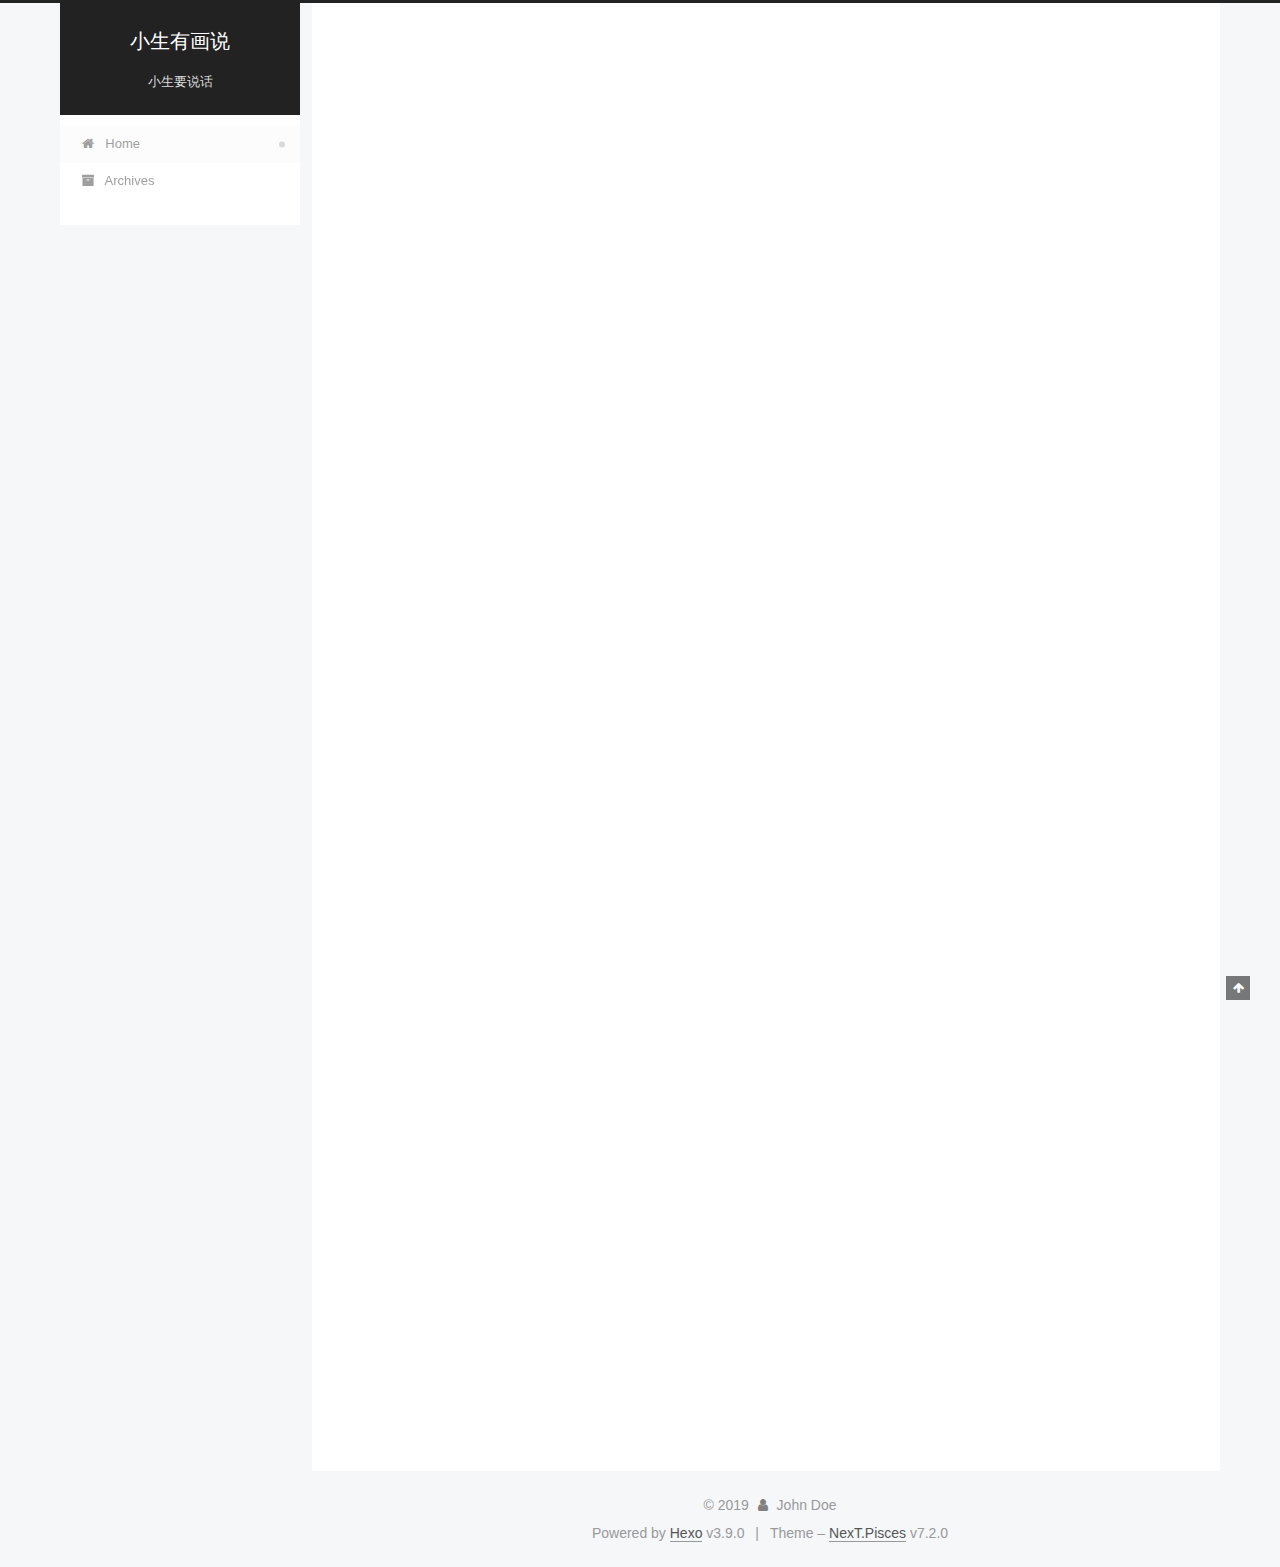
==== commit b5186f5b: "Site updated: 2019-07-24 23:23:47" ====
--- a/index.html
+++ b/index.html
@@ -14,7 +14,7 @@
   
 
 
-<html class="theme-next muse use-motion" lang="zh/CN">
+<html class="theme-next pisces use-motion" lang="zh/CN">
 <head><meta name="generator" content="Hexo 3.9.0">
   <meta charset="UTF-8">
 <meta http-equiv="X-UA-Compatible" content="IE=edge">
@@ -68,7 +68,7 @@
   var NexT = window.NexT || {};
   var CONFIG = {
     root: '/',
-    scheme: 'Muse',
+    scheme: 'Pisces',
     version: '7.2.0',
     sidebar: {"position":"left","display":"post","offset":12,"onmobile":false},
     back2top: {"enable":true,"sidebar":false,"scrollpercent":false},
@@ -246,9 +246,6 @@
   
 
   
-    
-
-  
 
   
 </nav>
@@ -264,6 +261,9 @@
     <main id="main" class="main">
       <div class="main-inner">
         <div class="content-wrap">
+          
+            
+
           
           <div id="content" class="content">
             
@@ -682,7 +682,7 @@
 
 
 
-  <div class="theme-info">Theme – <a href="https://theme-next.org" class="theme-link" rel="noopener" target="_blank">NexT.Muse</a> v7.2.0</div>
+  <div class="theme-info">Theme – <a href="https://theme-next.org" class="theme-link" rel="noopener" target="_blank">NexT.Pisces</a> v7.2.0</div>
 
 
 
@@ -771,7 +771,9 @@
   
 
 
-  <script src="/js/schemes/muse.js?v=7.2.0"></script>
+  <script src="/js/affix.js?v=7.2.0"></script>
+
+  <script src="/js/schemes/pisces.js?v=7.2.0"></script>
 
 
 
--- a/css/main.css
+++ b/css/main.css
@@ -157,7 +157,7 @@
   font-size: 14px;
   line-height: 2;
   color: #555;
-  background: #fff;
+  background: #f5f7f9;
 }
 @media (max-width: 991px) {
   body {
@@ -448,30 +448,30 @@
 .header-inner {
   margin: 0 auto;
   padding: 100px 0 70px;
-  width: 700px;
+  width: calc(100% - 20px);
 }
 @media (min-width: 1200px) {
   .container .header-inner {
-    width: 800px;
+    width: 1160px;
   }
 }
 @media (min-width: 1600px) {
   .container .header-inner {
-    width: 900px;
+    width: 73%;
   }
 }
 .main-inner {
   margin: 0 auto;
-  width: 700px;
+  width: calc(100% - 20px);
 }
 @media (min-width: 1200px) {
   .container .main-inner {
-    width: 800px;
+    width: 1160px;
   }
 }
 @media (min-width: 1600px) {
   .container .main-inner {
-    width: 900px;
+    width: 73%;
   }
 }
 .footer {
@@ -480,16 +480,16 @@
 .footer-inner {
   box-sizing: border-box;
   margin: 0px auto;
-  width: 700px;
+  width: calc(100% - 20px);
 }
 @media (min-width: 1200px) {
   .container .footer-inner {
-    width: 800px;
+    width: 1160px;
   }
 }
 @media (min-width: 1600px) {
   .container .footer-inner {
-    width: 900px;
+    width: 73%;
   }
 }
 pre,
@@ -939,11 +939,11 @@
   display: inline-block;
   padding: 0 20px;
   font-size: 14px;
-  color: #fff;
-  background: #222;
-  border: 2px solid #222;
+  color: #555;
+  background: #fff;
+  border: 2px solid #555;
   text-decoration: none;
-  border-radius: 0;
+  border-radius: 2px;
   transition-property: background-color;
   transition-duration: 0.2s;
   transition-timing-function: ease-in-out;
@@ -952,8 +952,8 @@
 }
 .btn:hover {
   border-color: #222;
-  color: #222;
-  background: #fff;
+  color: #fff;
+  background: #222;
 }
 .btn +.btn {
   margin: 0 0 8px 8px;
@@ -1058,7 +1058,7 @@
   width: 24px;
   background: #222;
   font-size: 12px;
-  opacity: 1;
+  opacity: 0.6;
   color: #fff;
   cursor: pointer;
   text-align: center;
@@ -1068,7 +1068,7 @@
   transition-delay: 0s;
 }
 .back-to-top.back-to-top-on {
-  bottom: 19px;
+  bottom: 30px;
 }
 @media (max-width: 991px) {
   .back-to-top {
@@ -1123,7 +1123,7 @@
 .site-subtitle {
   margin-top: 10px;
   font-size: 13px;
-  color: #999;
+  color: #ddd;
 }
 .use-motion .brand {
   opacity: 0;
@@ -1668,20 +1668,20 @@
   display: block;
   margin: 0 auto;
   padding: 2px;
-  max-width: 96px;
+  max-width: 120px;
   height: auto;
-  border: 2px solid #333;
+  border: 1px solid #eee;
 }
 .site-author-name {
-  margin: 5px 0 0;
-  text-align: center;
-  color: #f5f5f5;
-  font-weight: normal;
+  margin: 0;
+  text-align: center;
+  color: #222;
+  font-weight: 600;
 }
 .site-description {
-  margin-top: 5px;
-  text-align: center;
-  font-size: 14px;
+  margin-top: 0;
+  text-align: center;
+  font-size: 13px;
   color: #999;
 }
 .links-of-author {
@@ -1705,7 +1705,7 @@
   width: 4px;
   height: 4px;
   border-radius: 50%;
-  background: #ff4f52;
+  background: #ec74e3;
 }
 .feed-link,
 .chat {
@@ -1792,7 +1792,7 @@
   color: #555;
 }
 .sidebar-nav li:hover {
-  color: #f5f5f5;
+  color: #fc6423;
 }
 .page-post-detail .sidebar-nav-toc {
   padding: 0 5px;
@@ -1801,11 +1801,11 @@
   margin-left: 10px;
 }
 .sidebar-nav .sidebar-nav-active {
-  color: #87daff;
-  border-bottom-color: #87daff;
+  color: #fc6423;
+  border-bottom-color: #fc6423;
 }
 .sidebar-nav .sidebar-nav-active:hover {
-  color: #87daff;
+  color: #fc6423;
 }
 .sidebar-panel {
   display: none;
@@ -1870,12 +1870,12 @@
   transition-timing-function: ease-in-out;
   transition-delay: 0s;
   transition-property: all;
-  color: #999;
-  border-bottom-color: #555;
+  color: #666;
+  border-bottom-color: #ccc;
 }
 .post-toc ol a:hover {
-  color: #ccc;
-  border-bottom-color: #ccc;
+  color: #000;
+  border-bottom-color: #000;
 }
 .post-toc .nav-item {
   overflow: hidden;
@@ -1896,14 +1896,14 @@
   display: block;
 }
 .post-toc .nav .active > a {
-  color: #87daff;
-  border-bottom-color: #87daff;
+  color: #fc6423;
+  border-bottom-color: #fc6423;
 }
 .post-toc .nav .active-current > a {
-  color: #87daff;
+  color: #fc6423;
 }
 .post-toc .nav .active-current > a:hover {
-  color: #87daff;
+  color: #fc6423;
 }
 .site-state {
   display: flex;
@@ -1916,7 +1916,7 @@
 }
 .site-state-item {
   padding: 0 15px;
-  border-left: 1px solid #333;
+  border-left: 1px solid #eee;
 }
 .site-state-item:first-child {
   border-left: none;
@@ -1929,11 +1929,11 @@
   text-align: center;
   color: inherit;
   font-weight: 600;
-  font-size: 18px;
+  font-size: 16px;
 }
 .site-state-item-name {
   font-size: 13px;
-  color: inherit;
+  color: #999;
 }
 .footer {
   font-size: 14px;
@@ -2210,7 +2210,7 @@
   }
 }
 .page-post-detail .sidebar-toggle-line {
-  background: #87daff;
+  background: #fc6423;
 }
 .page-post-detail .comments {
   overflow: hidden;
@@ -2243,136 +2243,419 @@
 .tag-cloud a:hover {
   color: #222 !important;
 }
+.header {
+  position: relative;
+  margin: 0 auto;
+  width: calc(100% - 20px);
+}
+@media (min-width: 1200px) {
+  .header {
+    width: 1160px;
+  }
+}
+@media (min-width: 1600px) {
+  .header {
+    width: 73%;
+  }
+}
+@media (max-width: 991px) {
+  .header {
+    width: auto;
+  }
+}
+.header-inner {
+  position: absolute;
+  top: 0;
+  overflow: hidden;
+  padding: 0;
+  width: 240px;
+  background: #fff;
+  box-shadow: initial;
+  border-radius: initial;
+}
+@media (min-width: 1200px) {
+  .container .header-inner {
+    width: 240px;
+  }
+}
+@media (max-width: 991px) {
+  .header-inner {
+    position: relative;
+    width: auto;
+    border-radius: initial;
+  }
+}
+.main::before,
+.main::after {
+  content: " ";
+  display: table;
+}
+.main::after {
+  clear: both;
+}
+@media (max-width: 991px) {
+  .container .main-inner {
+    width: auto;
+  }
+}
+.content-wrap {
+  float: right;
+  box-sizing: border-box;
+  padding: 40px;
+  width: calc(100% - 252px);
+  background: #fff;
+  min-height: 700px;
+  box-shadow: initial;
+  border-radius: initial;
+}
+@media (min-width: 768px) and (max-width: 991px) {
+  .content-wrap {
+    width: 100%;
+    padding: 20px;
+    border-radius: initial;
+  }
+}
 @media (max-width: 767px) {
-  .header-inner,
-  .container .main-inner,
+  .content-wrap {
+    width: 100%;
+    padding: 20px;
+    min-height: auto;
+    border-radius: initial;
+  }
+}
+.sidebar {
+  position: static;
+  float: left;
+  margin-left: -100%;
+  width: 240px;
+  background: #f5f7f9;
+  box-shadow: none;
+}
+@media (max-width: 991px) {
+  .sidebar {
+    display: none;
+  }
+}
+.sidebar-toggle {
+  display: none;
+}
+.footer-inner {
+  padding-left: 260px;
+}
+@media (max-width: 991px) {
   .footer-inner {
     width: auto;
-  }
-}
-embed {
-  display: block;
-  margin: 0px auto 25px auto;
-}
-.custom-logo .site-meta-headline {
-  text-align: center;
-}
-.custom-logo .brand {
+    padding-left: 0 !important;
+    padding-right: 0 !important;
+  }
+}
+.sidebar-position-right .header-inner {
+  right: 0;
+}
+.sidebar-position-right .content-wrap {
+  float: left;
+}
+.sidebar-position-right .sidebar {
+  float: right;
+}
+.sidebar-position-right .footer-inner {
+  padding-left: 0;
+  padding-right: 260px;
+}
+.site-brand-wrapper {
+  position: relative;
+}
+.site-meta {
+  padding: 20px 0;
+  color: #fff;
+  background: #222;
+}
+@media (max-width: 991px) {
+  .site-meta {
+    box-shadow: 0 0 16px rgba(0,0,0,0.5);
+  }
+}
+.brand {
+  padding: 0;
   background: none;
 }
-.custom-logo .site-title {
-  margin: 10px auto 0;
-  font-size: 24px;
-  color: #222;
-}
-.custom-logo .site-title a {
-  border: none;
+.brand:hover {
+  color: #fff;
+}
+.site-subtitle {
+  margin: 10px 10px 0;
+  font-weight: initial;
 }
 .custom-logo-image {
-  margin: 0 auto;
-  padding: 5px;
-  max-width: 150px;
-  background: #fff;
-}
-@media (max-width: 767px) {
+  margin-top: 20px;
+}
+@media (max-width: 991px) {
+  .custom-logo-image {
+    display: none;
+  }
+}
+.site-search form {
+  display: none;
+}
+.site-nav {
+  border-top: none;
+}
+@media (min-width: 768px) and (max-width: 991px) {
   .site-nav {
-    position: absolute;
-    left: 0;
-    top: 52px;
-    margin: 0;
-    width: 100%;
-    padding: 0;
-    background: #fff;
-    border-bottom: 1px solid #ddd;
-    z-index: 1030;
-  }
-}
-@media (max-width: 767px) {
-  .menu {
-    text-align: left;
+    display: none !important;
+  }
+}
+@media (min-width: 768px) and (max-width: 991px) {
+  .site-nav-on {
+    display: block !important;
   }
 }
 .menu-item-active a,
 .menu .menu-item a:hover,
 .menu .menu-item span.exturl:hover {
-  border-bottom-color: #222 !important;
-  color: #222;
-}
-@media (max-width: 767px) {
-  .menu-item-active a,
-  .menu .menu-item a:hover,
-  .menu .menu-item span.exturl:hover {
-    border-bottom: 1px dotted #ddd !important;
-  }
-}
-@media (max-width: 767px) {
-  .menu .menu-item {
-    display: block;
-    margin: 0 10px;
-    vertical-align: top;
-  }
-}
-.menu .menu-item .badge {
-  display: inline-block;
-  padding: 1px 4px;
-  margin-left: 5px;
-  font-weight: 700;
-  line-height: 1;
-  text-align: center;
-  white-space: nowrap;
-  background-color: #eee;
-}
-@media (max-width: 767px) {
-  .menu .menu-item .badge {
-    float: right;
-    margin: 0.35em 0 0 0;
-  }
-}
-@media (max-width: 767px) {
-  .menu .menu-item br {
-    display: none;
-  }
-}
-@media (max-width: 767px) {
-  .menu .menu-item a,
-  .menu .menu-item span.exturl {
-    padding: 5px 10px;
-  }
+  background: #f9f9f9;
+  border-bottom-color: #fff;
+}
+.menu-item-active a::after,
+.menu .menu-item a:hover::after,
+.menu .menu-item span.exturl:hover::after {
+  content: " ";
+  position: absolute;
+  top: 50%;
+  margin-top: -3px;
+  right: 15px;
+  width: 6px;
+  height: 6px;
+  background-color: #bbb;
+  border-radius: 50%;
+}
+.menu .menu-item {
+  display: block;
+  margin: 0;
+}
+.menu .menu-item a,
+.menu .menu-item span.exturl {
+  position: relative;
+  box-sizing: border-box;
+  padding: 5px 20px;
+  text-align: left;
+  line-height: inherit;
+  transition-property: background-color;
+  transition-duration: 0.2s;
+  transition-timing-function: ease-in-out;
+  transition-delay: 0s;
 }
 @media (hover: none) {
   .menu .menu-item a:hover,
   .menu .menu-item span.exturl:hover {
-    border-bottom-color: transparent !important;
-  }
+    background: none;
+  }
+}
+.menu .menu-item .badge {
+  display: inline-block;
+  padding: 2px 5px;
+  font-weight: 700;
+  line-height: 1;
+  color: #fff;
+  text-align: center;
+  white-space: nowrap;
+  vertical-align: middle;
+  background-color: #ccc;
+  border-radius: 10px;
+  float: right;
+  margin: 0.35em 0 0 0;
+  text-shadow: 1px 1px 0px rgba(0,0,0,0.1);
+}
+.menu .menu-item br {
+  display: none;
+}
+.btn-bar {
+  background-color: #fff;
+}
+.site-nav-toggle {
+  left: 20px;
+  top: 50%;
+  transform: translateY(-50%);
 }
 @media (min-width: 768px) and (max-width: 991px) {
-  .menu .menu-item .fa {
-    width: 100%;
-  }
-}
-@media (min-width: 992px) {
-  .menu .menu-item .fa {
-    width: 100%;
-  }
-}
-.site-search form {
-  display: none;
+  .site-nav-toggle {
+    display: block;
+  }
+}
+.sub-menu {
+  margin: 0;
+  padding: 6px 0;
+  background: #fff !important;
+  border-bottom: 1px solid #ddd;
+}
+.sub-menu .menu-item {
+  display: inline-block !important;
+}
+.sub-menu .menu-item a,
+.sub-menu .menu-item span.exturl {
+  padding: initial !important;
+  margin: 5px 10px;
+}
+.sub-menu .menu-item a:hover,
+.sub-menu .menu-item span.exturl:hover {
+  background: initial !important;
+  color: #fc6423;
+}
+.sub-menu .menu-item-active a {
+  background: #fff !important;
+  color: #fc6423;
+  border-bottom-color: #fc6423;
+}
+.sub-menu .menu-item-active a:hover {
+  background: #fff !important;
+  border-bottom-color: #fc6423;
+}
+.sub-menu .menu-item-active a::after {
+  content: initial;
+}
+.use-motion .sidebar .motion-element {
+  opacity: 1;
 }
 .sidebar {
   right: auto;
-  left: 0;
-}
-.sidebar-toggle,
-.back-to-top {
-  right: auto;
-  left: 30px;
-}
-@media (max-width: 991px) {
-  .sidebar-toggle,
-  .back-to-top {
-    left: 20px;
-  }
+  bottom: auto;
+}
+.sidebar a,
+.sidebar span.exturl {
+  color: #555;
+}
+.sidebar a:hover,
+.sidebar span.exturl:hover {
+  color: #222;
+  border-bottom-color: #222;
+}
+.sidebar-inner {
+  box-sizing: border-box;
+  width: 240px;
+  color: #555;
+  background: #fff;
+  box-shadow: initial;
+  border-radius: initial;
+  opacity: 0;
+}
+.sidebar-inner.affix {
+  position: fixed;
+  top: 12px;
+}
+.sidebar-inner.affix-bottom {
+  position: absolute;
+}
+.site-overview {
+  text-align: left;
+}
+.site-author::before,
+.site-author::after {
+  content: " ";
+  display: table;
+}
+.site-author::after {
+  clear: both;
+}
+.site-state-item {
+  padding: 0 10px;
+}
+.feed-link,
+.chat {
+  border-top: 1px dotted #ccc;
+  border-bottom: 1px dotted #ccc;
+  text-align: center;
+}
+.feed-link a,
+.chat a {
+  display: block;
+  color: #fc6423;
+  border: none !important;
+}
+.feed-link a:hover,
+.chat a:hover {
+  background: none;
+  color: #e34603;
+}
+.feed-link a:hover i,
+.chat a:hover i {
+  color: #e34603;
+}
+.links-of-author {
+  display: flex;
+  flex-wrap: wrap;
+  justify-content: center;
+}
+.links-of-author span.exturl {
+  font-size: 13px;
+}
+.links-of-author-item {
+  margin: 5px 0 0;
+  width: 50%;
+}
+.links-of-author-item a,
+.links-of-author-item span.exturl {
+  max-width: 216px;
+  box-sizing: border-box;
+  display: inline-block;
+  margin-right: 0;
+  margin-bottom: 0;
+  padding: 0 5px;
+  overflow: hidden;
+  white-space: nowrap;
+  text-overflow: ellipsis;
+}
+.links-of-author-item a,
+.links-of-author-item span.exturl {
+  display: block;
+  border-bottom: none;
+  text-decoration: none;
+}
+.links-of-author-item a::before,
+.links-of-author-item span.exturl::before {
+  display: none;
+}
+.links-of-author-item a:hover,
+.links-of-author-item span.exturl:hover {
+  border-radius: 4px;
+  background: #eee;
+}
+.links-of-author-item .fa {
+  margin-right: 2px;
+  font-size: 16px;
+}
+.links-of-author-item .fa-globe {
+  font-size: 15px;
+}
+.links-of-blogroll {
+  text-align: center;
+  padding: 3px 0 0;
+}
+.links-of-blogroll-item {
+  padding: 0;
+}
+.links-of-blogroll-inline::before,
+.links-of-blogroll-inline::after {
+  content: " ";
+  display: table;
+}
+.links-of-blogroll-inline::after {
+  clear: both;
 }
 .links-of-blogroll-inline .links-of-blogroll-item {
+  margin: 5px 0 0;
+  width: 50%;
   display: inline-block;
-}
+  width: unset;
+}
+.links-of-blogroll-inline .links-of-blogroll-item a,
+.links-of-blogroll-inline .links-of-blogroll-item span.exturl {
+  max-width: 216px;
+  box-sizing: border-box;
+  display: inline-block;
+  margin-right: 0;
+  margin-bottom: 0;
+  padding: 0 5px;
+  overflow: hidden;
+  white-space: nowrap;
+  text-overflow: ellipsis;
+}
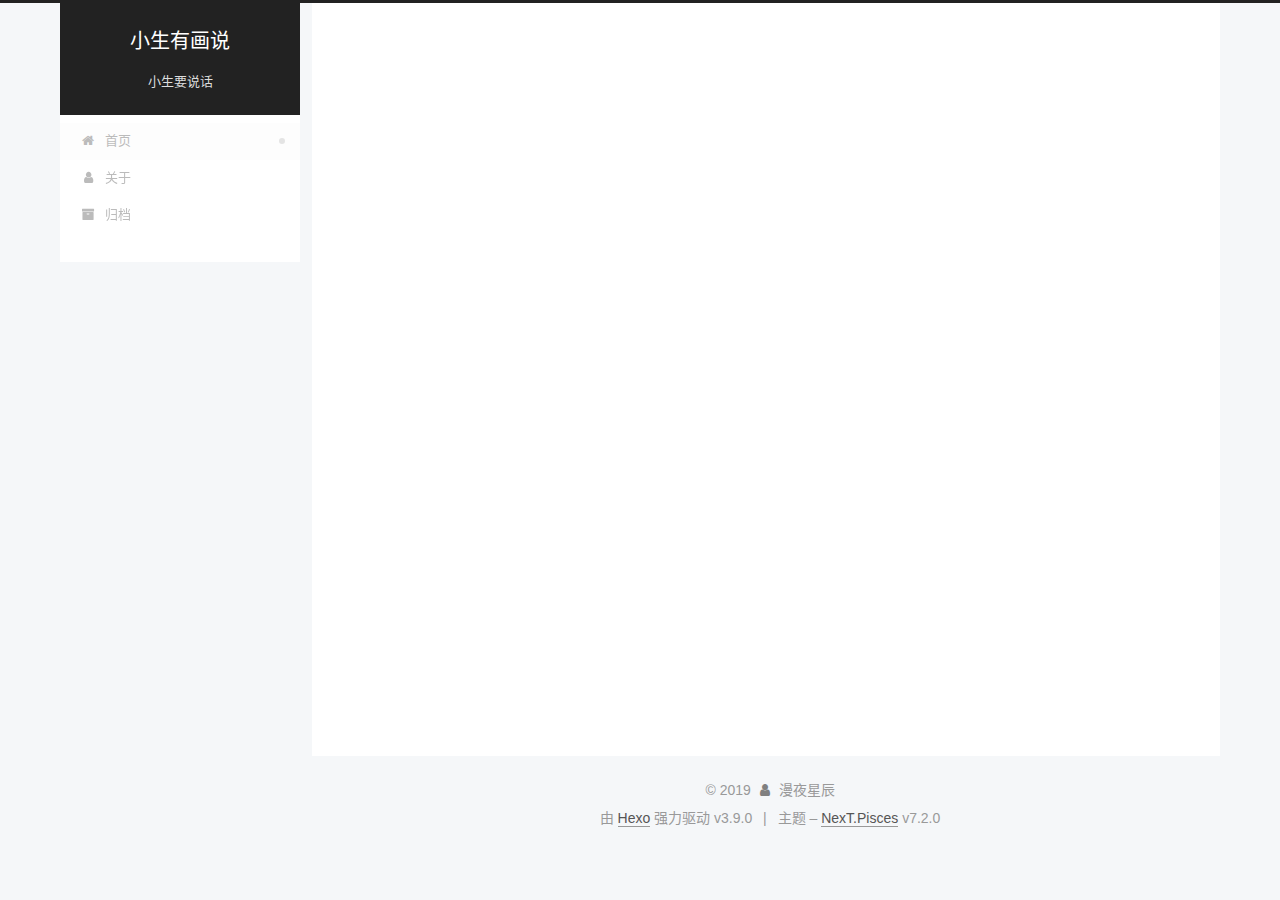
==== commit 19f1a058: "Site updated: 2019-07-25 21:19:38" ====
--- a/index.html
+++ b/index.html
@@ -14,7 +14,7 @@
   
 
 
-<html class="theme-next pisces use-motion" lang="zh/CN">
+<html class="theme-next pisces use-motion" lang="zh-CN">
 <head><meta name="generator" content="Hexo 3.9.0">
   <meta charset="UTF-8">
 <meta http-equiv="X-UA-Compatible" content="IE=edge">
@@ -87,21 +87,24 @@
       labels: {"input_placeholder":"Search for Posts","hits_empty":"We didn't find any results for the search: ${query}","hits_stats":"${hits} results found in ${time} ms"}
     },
     translation: {
-      copy_button: 'Copy',
-      copy_success: 'Copied',
-      copy_failure: 'Copy failed'
+      copy_button: '复制',
+      copy_success: '复制成功',
+      copy_failure: '复制失败'
     }
   };
 </script>
 
-  <meta name="keywords" content="笑声 dd">
+  <meta name="description" content="我是0号，我是要排在Number One 前面的。">
+<meta name="keywords" content="笑声 dd">
 <meta property="og:type" content="website">
 <meta property="og:title" content="小生有画说">
 <meta property="og:url" content="http://yoursite.com/index.html">
 <meta property="og:site_name" content="小生有画说">
-<meta property="og:locale" content="zh/CN">
+<meta property="og:description" content="我是0号，我是要排在Number One 前面的。">
+<meta property="og:locale" content="zh-CN">
 <meta name="twitter:card" content="summary">
 <meta name="twitter:title" content="小生有画说">
+<meta name="twitter:description" content="我是0号，我是要排在Number One 前面的。">
 
 
 
@@ -161,7 +164,7 @@
 
 </head>
 
-<body itemscope itemtype="http://schema.org/WebPage" lang="zh/CN">
+<body itemscope itemtype="http://schema.org/WebPage" lang="zh-CN">
 
   
   
@@ -193,7 +196,7 @@
   </div>
 
   <div class="site-nav-toggle">
-    <button aria-label="Toggle navigation bar">
+    <button aria-label="切换导航栏">
       <span class="btn-bar"></span>
       <span class="btn-bar"></span>
       <span class="btn-bar"></span>
@@ -220,13 +223,29 @@
 
     
 
-    <a href="/" rel="section"><i class="menu-item-icon fa fa-fw fa-home"></i> <br>Home</a>
+    <a href="/" rel="section"><i class="menu-item-icon fa fa-fw fa-home"></i> <br>首页</a>
 
   </li>
         
         
         
           
+          <li class="menu-item menu-item-about">
+
+    
+    
+      
+    
+
+    
+
+    <a href="/about/" rel="section"><i class="menu-item-icon fa fa-fw fa-user"></i> <br>关于</a>
+
+  </li>
+        
+        
+        
+          
           <li class="menu-item menu-item-archives">
 
     
@@ -236,7 +255,7 @@
 
     
 
-    <a href="/archives/" rel="section"><i class="menu-item-icon fa fa-fw fa-archive"></i> <br>Archives</a>
+    <a href="/archives/" rel="section"><i class="menu-item-icon fa fa-fw fa-archive"></i> <br>归档</a>
 
   </li>
 
@@ -287,9 +306,9 @@
     <link itemprop="mainEntityOfPage" href="http://yoursite.com/2019/07/24/dd-md/">
 
     <span hidden itemprop="author" itemscope itemtype="http://schema.org/Person">
-      <meta itemprop="name" content="John Doe">
-      <meta itemprop="description" content>
-      <meta itemprop="image" content="/images/avatar.gif">
+      <meta itemprop="name" content="漫夜星辰">
+      <meta itemprop="description" content="我是0号，我是要排在Number One 前面的。">
+      <meta itemprop="image" content="https://avatar.csdnimg.cn/4/F/0/1_eases_stone.jpg">
     </span>
 
     <span hidden itemprop="publisher" itemscope itemtype="http://schema.org/Organization">
@@ -322,14 +341,14 @@
                 <i class="fa fa-calendar-o"></i>
               </span>
               
-                <span class="post-meta-item-text">Posted on</span>
+                <span class="post-meta-item-text">发表于</span>
               
 
               
                 
               
 
-              <time title="Created: 2019-07-24 22:43:10 / Modified: 22:48:21" itemprop="dateCreated datePublished" datetime="2019-07-24T22:43:10+08:00">2019-07-24</time>
+              <time title="创建时间：2019-07-24 22:43:10 / 修改时间：22:48:21" itemprop="dateCreated datePublished" datetime="2019-07-24T22:43:10+08:00">2019-07-24</time>
             </span>
           
 
@@ -375,8 +394,19 @@
       
         
           
-            <h1 id="标题1"><a href="#标题1" class="headerlink" title="标题1"></a>标题1</h1><h2 id="标题2"><a href="#标题2" class="headerlink" title="标题2"></a>标题2</h2>
-          
+            <p>
+              
+              ...
+            </p>
+          <!--noindex-->
+          
+            <div class="post-button text-center">
+              <a class="btn" href="/2019/07/24/dd-md/#more" rel="contents">
+                阅读全文 &raquo;
+              </a>
+            </div>
+          
+          <!--/noindex-->
         
       
     </div>
@@ -436,9 +466,9 @@
     <link itemprop="mainEntityOfPage" href="http://yoursite.com/2019/07/24/hello-world/">
 
     <span hidden itemprop="author" itemscope itemtype="http://schema.org/Person">
-      <meta itemprop="name" content="John Doe">
-      <meta itemprop="description" content>
-      <meta itemprop="image" content="/images/avatar.gif">
+      <meta itemprop="name" content="漫夜星辰">
+      <meta itemprop="description" content="我是0号，我是要排在Number One 前面的。">
+      <meta itemprop="image" content="https://avatar.csdnimg.cn/4/F/0/1_eases_stone.jpg">
     </span>
 
     <span hidden itemprop="publisher" itemscope itemtype="http://schema.org/Organization">
@@ -471,14 +501,14 @@
                 <i class="fa fa-calendar-o"></i>
               </span>
               
-                <span class="post-meta-item-text">Posted on</span>
+                <span class="post-meta-item-text">发表于</span>
               
 
               
                 
               
 
-              <time title="Created: 2019-07-24 19:15:47" itemprop="dateCreated datePublished" datetime="2019-07-24T19:15:47+08:00">2019-07-24</time>
+              <time title="创建时间：2019-07-24 19:15:47" itemprop="dateCreated datePublished" datetime="2019-07-24T19:15:47+08:00">2019-07-24</time>
             </span>
           
 
@@ -520,21 +550,19 @@
       
         
           
-            <p>Welcome to <a href="https://hexo.io/" target="_blank" rel="noopener">Hexo</a>! This is your very first post. Check <a href="https://hexo.io/docs/" target="_blank" rel="noopener">documentation</a> for more info. If you get any problems when using Hexo, you can find the answer in <a href="https://hexo.io/docs/troubleshooting.html" target="_blank" rel="noopener">troubleshooting</a> or you can ask me on <a href="https://github.com/hexojs/hexo/issues" target="_blank" rel="noopener">GitHub</a>.</p>
-<h2 id="Quick-Start"><a href="#Quick-Start" class="headerlink" title="Quick Start"></a>Quick Start</h2><h3 id="Create-a-new-post"><a href="#Create-a-new-post" class="headerlink" title="Create a new post"></a>Create a new post</h3><figure class="highlight bash"><table><tr><td class="gutter"><pre><span class="line">1</span><br></pre></td><td class="code"><pre><span class="line">$ hexo new <span class="string">"My New Post"</span></span><br></pre></td></tr></table></figure>
-
-<p>More info: <a href="https://hexo.io/docs/writing.html" target="_blank" rel="noopener">Writing</a></p>
-<h3 id="Run-server"><a href="#Run-server" class="headerlink" title="Run server"></a>Run server</h3><figure class="highlight bash"><table><tr><td class="gutter"><pre><span class="line">1</span><br></pre></td><td class="code"><pre><span class="line">$ hexo server</span><br></pre></td></tr></table></figure>
-
-<p>More info: <a href="https://hexo.io/docs/server.html" target="_blank" rel="noopener">Server</a></p>
-<h3 id="Generate-static-files"><a href="#Generate-static-files" class="headerlink" title="Generate static files"></a>Generate static files</h3><figure class="highlight bash"><table><tr><td class="gutter"><pre><span class="line">1</span><br></pre></td><td class="code"><pre><span class="line">$ hexo generate</span><br></pre></td></tr></table></figure>
-
-<p>More info: <a href="https://hexo.io/docs/generating.html" target="_blank" rel="noopener">Generating</a></p>
-<h3 id="Deploy-to-remote-sites"><a href="#Deploy-to-remote-sites" class="headerlink" title="Deploy to remote sites"></a>Deploy to remote sites</h3><figure class="highlight bash"><table><tr><td class="gutter"><pre><span class="line">1</span><br></pre></td><td class="code"><pre><span class="line">$ hexo deploy</span><br></pre></td></tr></table></figure>
-
-<p>More info: <a href="https://hexo.io/docs/deployment.html" target="_blank" rel="noopener">Deployment</a></p>
-
-          
+            <p>
+              
+              ...
+            </p>
+          <!--noindex-->
+          
+            <div class="post-button text-center">
+              <a class="btn" href="/2019/07/24/hello-world/#more" rel="contents">
+                阅读全文 &raquo;
+              </a>
+            </div>
+          
+          <!--/noindex-->
         
       
     </div>
@@ -608,8 +636,10 @@
 
           <div class="site-author motion-element" itemprop="author" itemscope itemtype="http://schema.org/Person">
   
-  <p class="site-author-name" itemprop="name">John Doe</p>
-  <div class="site-description motion-element" itemprop="description"></div>
+    <img class="site-author-image" itemprop="image" src="https://avatar.csdnimg.cn/4/F/0/1_eases_stone.jpg" alt="漫夜星辰">
+  
+  <p class="site-author-name" itemprop="name">漫夜星辰</p>
+  <div class="site-description motion-element" itemprop="description">我是0号，我是要排在Number One 前面的。</div>
 </div>
 
 
@@ -620,7 +650,7 @@
           <a href="/archives/">
         
           <span class="site-state-item-count">2</span>
-          <span class="site-state-item-name">posts</span>
+          <span class="site-state-item-name">日志</span>
         </a>
       </div>
     
@@ -666,7 +696,7 @@
   <span class="with-love" id="animate">
     <i class="fa fa-user"></i>
   </span>
-  <span class="author" itemprop="copyrightHolder">John Doe</span>
+  <span class="author" itemprop="copyrightHolder">漫夜星辰</span>
 
   
 
@@ -674,7 +704,7 @@
 </div>
 
 
-  <div class="powered-by">Powered by <a href="https://hexo.io" class="theme-link" rel="noopener" target="_blank">Hexo</a> v3.9.0</div>
+  <div class="powered-by">由 <a href="https://hexo.io" class="theme-link" rel="noopener" target="_blank">Hexo</a> 强力驱动 v3.9.0</div>
 
 
 
@@ -682,7 +712,7 @@
 
 
 
-  <div class="theme-info">Theme – <a href="https://theme-next.org" class="theme-link" rel="noopener" target="_blank">NexT.Pisces</a> v7.2.0</div>
+  <div class="theme-info">主题 – <a href="https://theme-next.org" class="theme-link" rel="noopener" target="_blank">NexT.Pisces</a> v7.2.0</div>
 
 
 
--- a/css/main.css
+++ b/css/main.css
@@ -1705,7 +1705,7 @@
   width: 4px;
   height: 4px;
   border-radius: 50%;
-  background: #ec74e3;
+  background: #99deff;
 }
 .feed-link,
 .chat {
@@ -2009,6 +2009,14 @@
   50%, 70% {
     transform: scale(1.1);
   }
+}
+.gt-header a,
+.gt-comments a,
+.gt-popup a {
+  border-bottom: none;
+}
+.gt-container .gt-popup .gt-action.is--active::before {
+  top: 0.7em;
 }
 .page-archive .archive-page-counter {
   position: relative;
